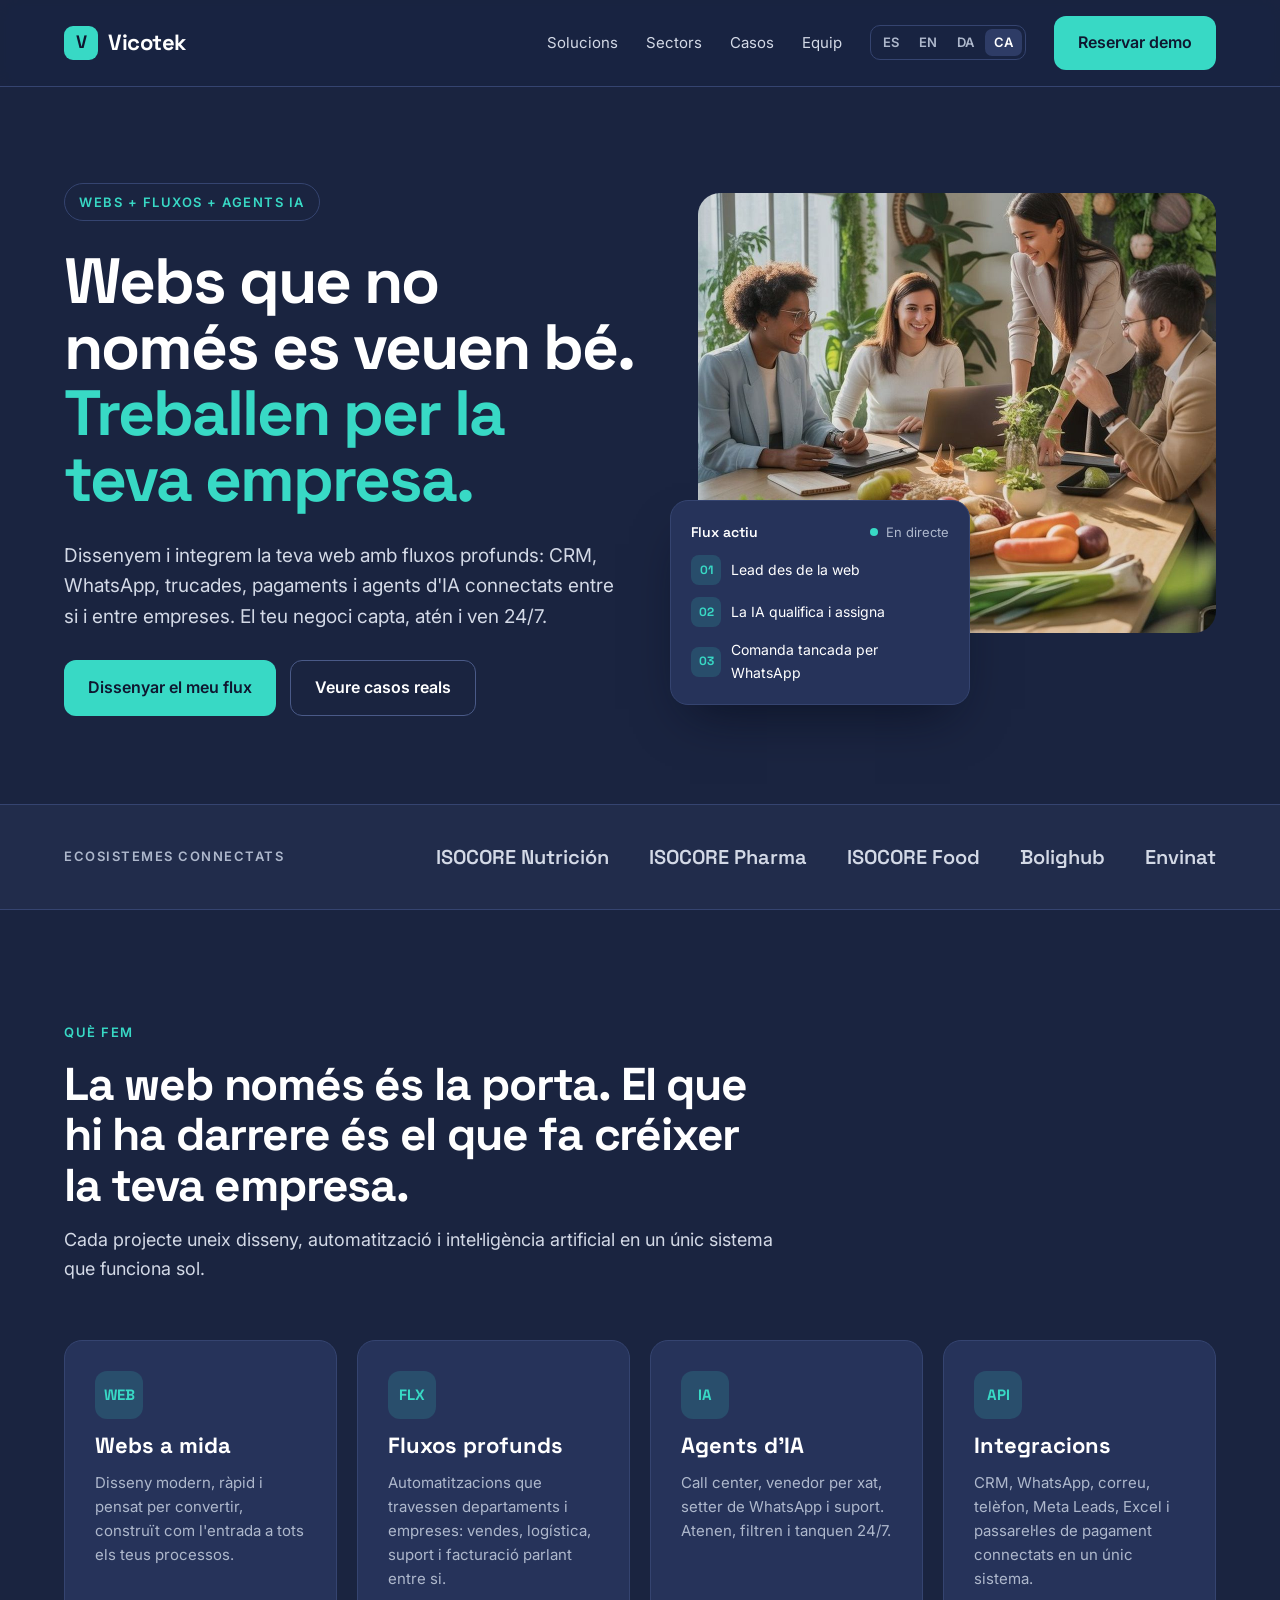
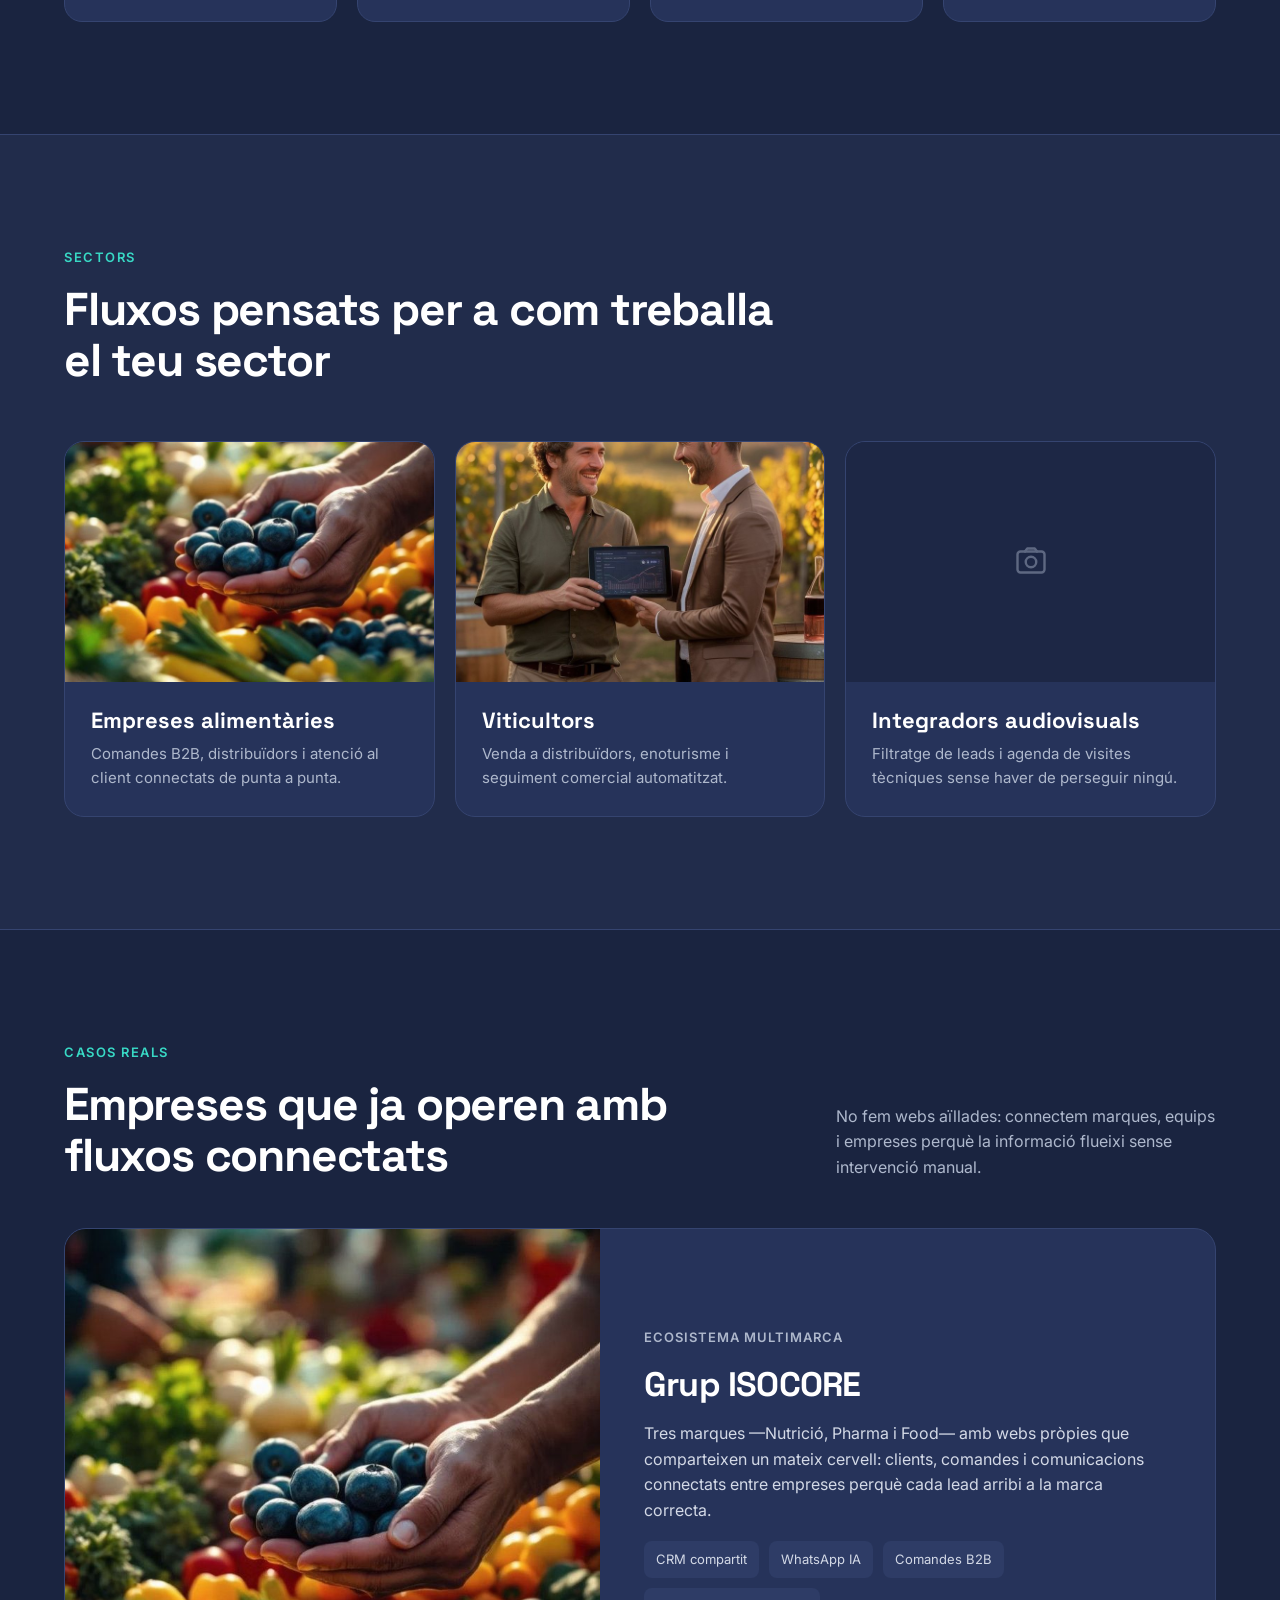
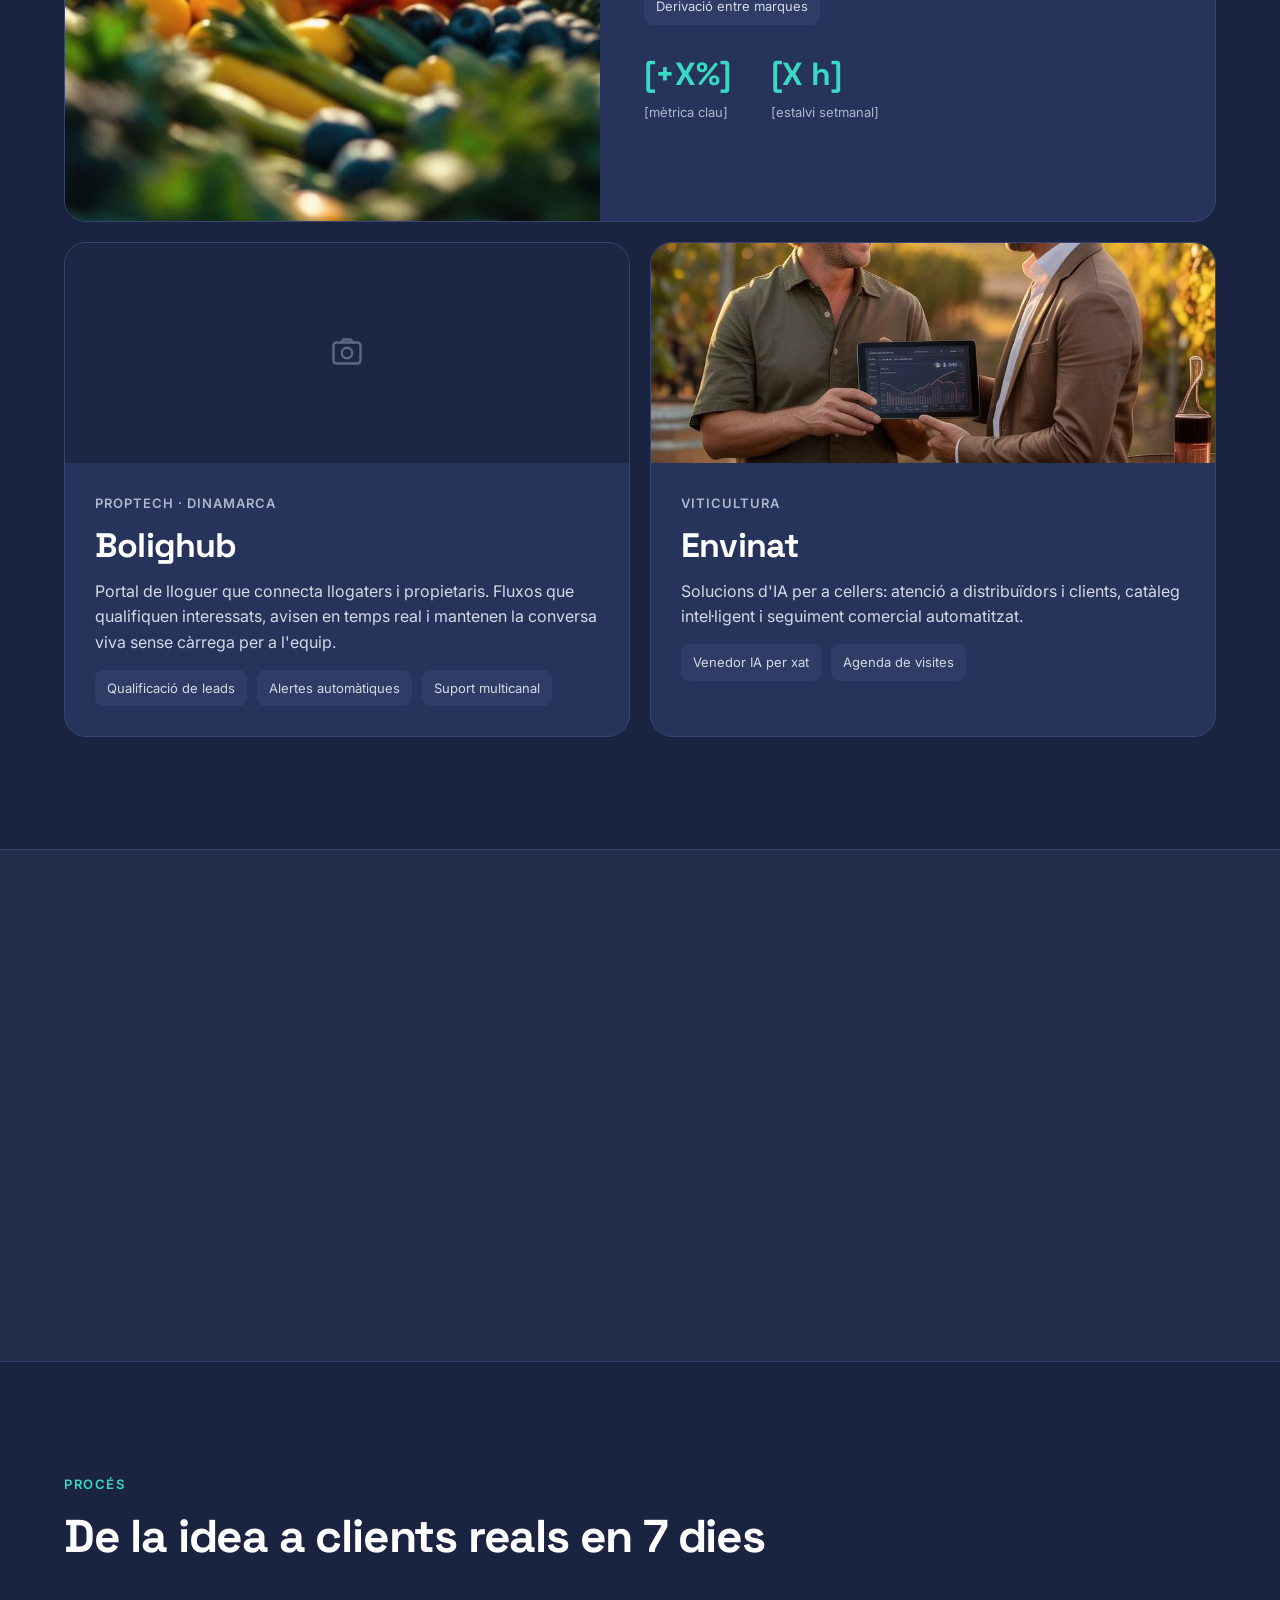
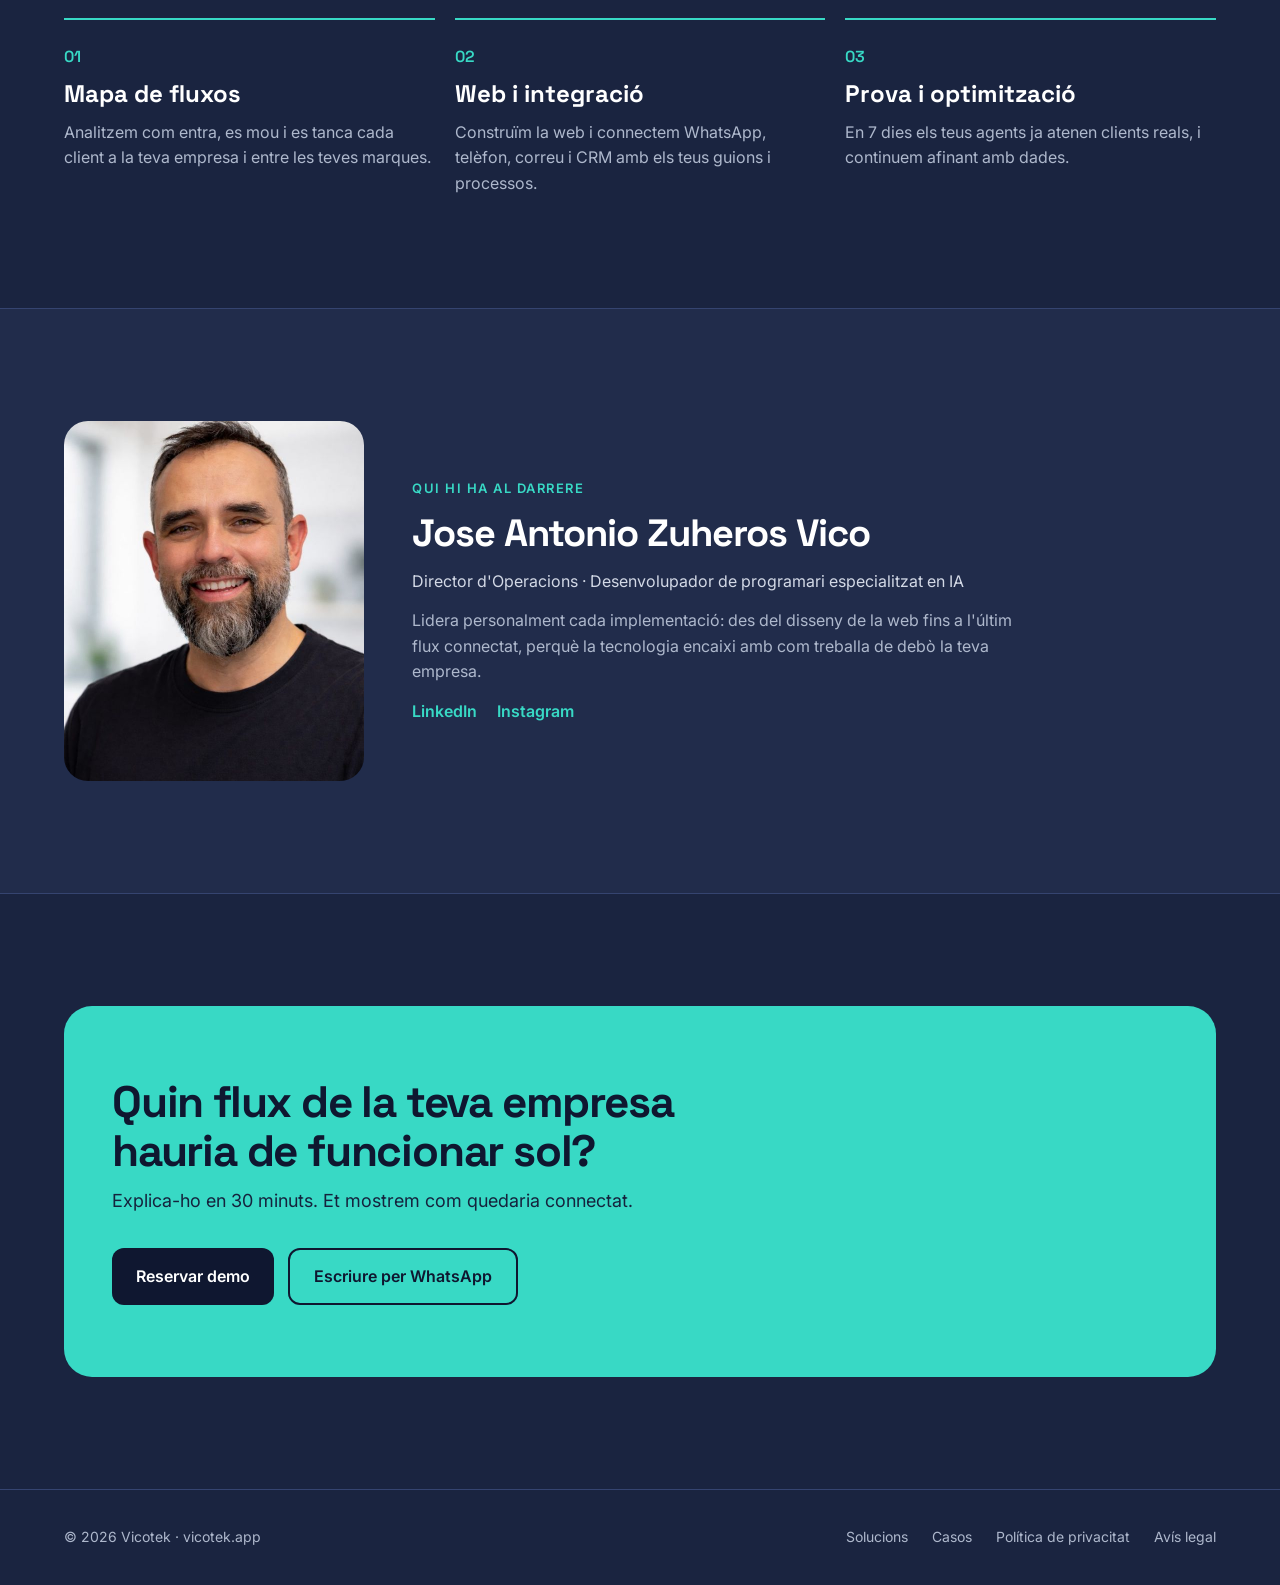
==== ca/index.html @ 4a8d910e "Web multidioma (ES, EN, DA, CA) con fotos y sección de sectores - Plantilla src/ + textos en i18n/*." ====
<!doctype html>
<html lang="ca">
<head>
  <meta charset="utf-8">
  <meta name="viewport" content="width=device-width, initial-scale=1">
  <title>Vicotek — Webs connectades a fluxos intel·ligents i IA</title>
  <meta name="description" content="Dissenyem i integrem webs amb fluxos profunds: CRM, WhatsApp, trucades, pagaments i agents d&#x27;IA connectats entre si i entre empreses.">
  <link rel="canonical" href="https://www.vicotek.app/ca/">
  <link rel="alternate" hreflang="es" href="https://www.vicotek.app/">
  <link rel="alternate" hreflang="en" href="https://www.vicotek.app/en/">
  <link rel="alternate" hreflang="da" href="https://www.vicotek.app/da/">
  <link rel="alternate" hreflang="ca" href="https://www.vicotek.app/ca/">
  <link rel="alternate" hreflang="x-default" href="https://www.vicotek.app/">
  <meta property="og:type" content="website">
  <meta property="og:title" content="Vicotek — Webs que treballen per la teva empresa">
  <meta property="og:description" content="Webs integrades amb fluxos profunds i agents d&#x27;IA que connecten empreses.">
  <meta property="og:url" content="https://www.vicotek.app/ca/">
  <meta property="og:image" content="https://www.vicotek.app/assets/img/hero.jpg">
  <meta property="og:locale" content="ca_ES">

  <link rel="icon" href="../assets/favicon.svg" type="image/svg+xml">
  <link rel="preconnect" href="https://fonts.googleapis.com">
  <link rel="preconnect" href="https://fonts.gstatic.com" crossorigin>
  <link href="https://fonts.googleapis.com/css2?family=Inter:wght@400;500;600&family=Space+Grotesk:wght@500;600;700&display=swap" rel="stylesheet">
  <link rel="stylesheet" href="../assets/styles.css">
</head>
<body data-menu-open="Obrir el menú" data-menu-close="Tancar el menú">

<header class="header">
  <nav class="nav" aria-label="Principal">
    <a href="#inicio" class="logo"><span class="logo__mark">V</span>Vicotek</a>
    <button class="nav__toggle" type="button" aria-label="Obrir el menú" aria-expanded="false" aria-controls="menu">
      <svg width="22" height="22" viewBox="0 0 24 24" fill="none" stroke="currentColor" stroke-width="2" stroke-linecap="round" aria-hidden="true"><path d="M4 7h16M4 12h16M4 17h16"/></svg>
    </button>
    <div class="nav__links" id="menu">
      <a href="#soluciones">Solucions</a>
      <a href="#sectores">Sectors</a>
      <a href="#casos">Casos</a>
      <a href="#equipo">Equip</a>
      <div class="lang" role="group" aria-label="Idioma">
        <a href="../" hreflang="es" lang="es" title="Castellano" data-set-lang="es">ES</a>
        <a href="../en/" hreflang="en" lang="en" title="English" data-set-lang="en">EN</a>
        <a href="../da/" hreflang="da" lang="da" title="Dansk" data-set-lang="da">DA</a>
        <a href="../ca/" hreflang="ca" lang="ca" title="Català" data-set-lang="ca" aria-current="true">CA</a>
      </div>
      <a class="btn btn--primary" href="https://api.leadconnectorhq.com/widget/booking/kqMCWqotNTBpPlBaoO3k" target="_blank" rel="noopener">Reservar demo</a>
    </div>
  </nav>
</header>

<main>

  <!-- PORTADA -->
  <section class="hero" id="inicio">
    <div class="container hero__grid">
      <div class="hero__copy">
        <span class="pill">Webs + fluxos + agents IA</span>
        <h1>Webs que no només es veuen bé. <span>Treballen per la teva empresa.</span></h1>
        <p class="lead">Dissenyem i integrem la teva web amb fluxos profunds: CRM, WhatsApp, trucades, pagaments i agents d&#x27;IA connectats entre si i entre empreses. El teu negoci capta, atén i ven 24/7.</p>
        <div class="actions">
          <a class="btn btn--primary" href="https://api.leadconnectorhq.com/widget/booking/kqMCWqotNTBpPlBaoO3k" target="_blank" rel="noopener">Dissenyar el meu flux</a>
          <a class="btn btn--ghost" href="#casos">Veure casos reals</a>
        </div>
      </div>
      <div class="hero__media">
        <div class="ph hero__photo"><img src="../assets/img/hero.jpg" alt="Equip d&#x27;un client revisant el seu flux comercial al voltant d&#x27;una taula" width="1100" height="880" fetchpriority="high" onerror="this.remove()"></div>
        <div class="flow-mini" role="img" aria-label="Exemple de flux: lead des de la web, la IA qualifica i assigna, comanda tancada per WhatsApp">
          <div class="flow__head" style="margin:0">
            <span class="flow__title" style="font-size:14px">Flux actiu</span>
            <span class="live"><span class="live__dot"></span>En directe</span>
          </div>
          <ol>
            <li><span class="flow__num">01</span>Lead des de la web</li>
            <li><span class="flow__num">02</span>La IA qualifica i assigna</li>
            <li><span class="flow__num">03</span>Comanda tancada per WhatsApp</li>
          </ol>
        </div>
      </div>
    </div>
  </section>

  <!-- ECOSISTEMAS -->
  <section class="strip" aria-label="Ecosistemes connectats">
    <div class="strip__inner">
      <span class="strip__label">Ecosistemes connectats</span>
      <div class="strip__logos">
        <span>ISOCORE Nutrición</span>
        <span>ISOCORE Pharma</span>
        <span>ISOCORE Food</span>
        <span>Bolighub</span>
        <span>Envinat</span>
      </div>
    </div>
  </section>

  <!-- QUÉ HACEMOS -->
  <section class="section" id="soluciones">
    <div class="container">
      <div class="section-head reveal">
        <span class="eyebrow">Què fem</span>
        <h2 class="h2">La web només és la porta. El que hi ha darrere és el que fa créixer la teva empresa.</h2>
        <p class="lead">Cada projecte uneix disseny, automatització i intel·ligència artificial en un únic sistema que funciona sol.</p>
      </div>
      <div class="grid">
        <article class="card reveal"><span class="card__icon">WEB</span><h3>Webs a mida</h3><p>Disseny modern, ràpid i pensat per convertir, construït com l&#x27;entrada a tots els teus processos.</p></article>
        <article class="card reveal"><span class="card__icon">FLX</span><h3>Fluxos profunds</h3><p>Automatitzacions que travessen departaments i empreses: vendes, logística, suport i facturació parlant entre si.</p></article>
        <article class="card reveal"><span class="card__icon">IA</span><h3>Agents d&#x27;IA</h3><p>Call center, venedor per xat, setter de WhatsApp i suport. Atenen, filtren i tanquen 24/7.</p></article>
        <article class="card reveal"><span class="card__icon">API</span><h3>Integracions</h3><p>CRM, WhatsApp, correu, telèfon, Meta Leads, Excel i passarel·les de pagament connectats en un únic sistema.</p></article>
      </div>
    </div>
  </section>

  <!-- SECTORES -->
  <section class="section section--alt" id="sectores">
    <div class="container">
      <div class="section-head reveal">
        <span class="eyebrow">Sectors</span>
        <h2 class="h2">Fluxos pensats per a com treballa el teu sector</h2>
      </div>
      <div class="sectors">
        <article class="sector reveal">
          <div class="ph"><img src="../assets/img/sector-alimentacion.jpg" alt="Mans sostenint nabius frescos en un mercat de fruita i verdura" width="800" height="500" loading="lazy" onerror="this.remove()"></div>
          <div class="sector__body"><h3>Empreses alimentàries</h3><p>Comandes B2B, distribuïdors i atenció al client connectats de punta a punta.</p></div>
        </article>
        <article class="sector reveal">
          <div class="ph"><img src="../assets/img/sector-vino.jpg" alt="Viticultor i consultor revisant dades de vendes en una tauleta a la vinya" width="800" height="500" loading="lazy" onerror="this.remove()"></div>
          <div class="sector__body"><h3>Viticultors</h3><p>Venda a distribuïdors, enoturisme i seguiment comercial automatitzat.</p></div>
        </article>
        <article class="sector reveal">
          <div class="ph"><img src="../assets/img/sector-audiovisual.jpg" alt="Instal·lació audiovisual professional" width="800" height="500" loading="lazy" onerror="this.remove()"></div>
          <div class="sector__body"><h3>Integradors audiovisuals</h3><p>Filtratge de leads i agenda de visites tècniques sense haver de perseguir ningú.</p></div>
        </article>
      </div>
    </div>
  </section>

  <!-- CASOS -->
  <section class="section" id="casos">
    <div class="container">
      <div class="cases__head reveal">
        <div class="section-head" style="margin-bottom:0">
          <span class="eyebrow">Casos reals</span>
          <h2 class="h2">Empreses que ja operen amb fluxos connectats</h2>
        </div>
        <p>No fem webs aïllades: connectem marques, equips i empreses perquè la informació flueixi sense intervenció manual.</p>
      </div>

      <article class="case case--photo reveal">
        <div class="ph"><img src="../assets/img/caso-isocore.jpg" alt="Producte fresc d&#x27;un client del Grup ISOCORE" width="760" height="840" loading="lazy" onerror="this.remove()"></div>
        <div class="case__copy">
          <span class="case__tag">Ecosistema multimarca</span>
          <h3>Grup ISOCORE</h3>
          <p>Tres marques —Nutrició, Pharma i Food— amb webs pròpies que comparteixen un mateix cervell: clients, comandes i comunicacions connectats entre empreses perquè cada lead arribi a la marca correcta.</p>
          <div class="chips"><span class="chip">CRM compartit</span><span class="chip">WhatsApp IA</span><span class="chip">Comandes B2B</span><span class="chip">Derivació entre marques</span></div>
          <!-- TODO: sustituir por métricas reales -->
          <div class="stats">
            <div class="stat"><strong>[+X%]</strong><span>[mètrica clau]</span></div>
            <div class="stat"><strong>[X h]</strong><span>[estalvi setmanal]</span></div>
          </div>
        </div>
      </article>

      <div class="cases__grid">
        <article class="case case--card reveal">
          <div class="ph"><img src="../assets/img/caso-bolighub.jpg" alt="Portal de lloguer Bolighub" width="900" height="520" loading="lazy" onerror="this.remove()"></div>
          <div class="case__body">
            <span class="case__tag">Proptech · Dinamarca</span>
            <h3>Bolighub</h3>
            <p>Portal de lloguer que connecta llogaters i propietaris. Fluxos que qualifiquen interessats, avisen en temps real i mantenen la conversa viva sense càrrega per a l&#x27;equip.</p>
            <div class="chips"><span class="chip">Qualificació de leads</span><span class="chip">Alertes automàtiques</span><span class="chip">Suport multicanal</span></div>
          </div>
        </article>
        <article class="case case--card reveal">
          <div class="ph"><img src="../assets/img/caso-envinat.jpg" alt="Un celler fent servir el tauler comercial d&#x27;Envinat a la vinya" width="900" height="520" loading="lazy" onerror="this.remove()"></div>
          <div class="case__body">
            <span class="case__tag">Viticultura</span>
            <h3>Envinat</h3>
            <p>Solucions d&#x27;IA per a cellers: atenció a distribuïdors i clients, catàleg intel·ligent i seguiment comercial automatitzat.</p>
            <div class="chips"><span class="chip">Venedor IA per xat</span><span class="chip">Agenda de visites</span></div>
          </div>
        </article>
      </div>
    </div>
  </section>

  <!-- INTEGRACIONES -->
  <section class="section section--alt">
    <div class="container split">
      <div class="split__copy reveal">
        <span class="eyebrow">Integracions</span>
        <h2 class="h2">Una web. Desenes de connexions.</h2>
        <p class="lead">Connectem les eines que ja fas servir i les que necessitaràs. Si té API, webhook o un full de càlcul, entra al flux.</p>
      </div>
      <div class="tools reveal">
        <div class="tool"><strong>WhatsApp</strong><span>Vendes i suport</span></div>
        <div class="tool"><strong>CRM / GHL</strong><span>Pipeline unificat</span></div>
        <div class="tool"><strong>Telèfon IA</strong><span>Entrant i sortint</span></div>
        <div class="tool"><strong>Meta Leads</strong><span>Captació</span></div>
        <div class="tool"><strong>Email</strong><span>Seqüències</span></div>
        <div class="tool"><strong>Calendari</strong><span>Cites i visites</span></div>
        <div class="tool"><strong>Pagaments</strong><span>Checkout i enllaços</span></div>
        <div class="tool"><strong>Excel / Sheets</strong><span>Dades existents</span></div>
        <div class="tool"><strong>Webhooks / API</strong><span>El que necessitis</span></div>
      </div>
    </div>
  </section>

  <!-- PROCESO -->
  <section class="section" id="proceso">
    <div class="container">
      <div class="section-head reveal">
        <span class="eyebrow">Procés</span>
        <h2 class="h2">De la idea a clients reals en 7 dies</h2>
      </div>
      <div class="grid">
        <div class="step reveal"><span class="step__n">01</span><h3>Mapa de fluxos</h3><p>Analitzem com entra, es mou i es tanca cada client a la teva empresa i entre les teves marques.</p></div>
        <div class="step reveal"><span class="step__n">02</span><h3>Web i integració</h3><p>Construïm la web i connectem WhatsApp, telèfon, correu i CRM amb els teus guions i processos.</p></div>
        <div class="step reveal"><span class="step__n">03</span><h3>Prova i optimització</h3><p>En 7 dies els teus agents ja atenen clients reals, i continuem afinant amb dades.</p></div>
      </div>
    </div>
  </section>

  <!-- EQUIPO -->
  <section class="section section--alt" id="equipo">
    <div class="container team">
      <div class="ph team__img"><img src="../assets/img/jose-antonio.jpg" alt="Jose Antonio Zuheros Vico" width="600" height="720" loading="lazy" onerror="this.remove()"></div>
      <div class="team__copy reveal">
        <span class="eyebrow">Qui hi ha al darrere</span>
        <h2>Jose Antonio Zuheros Vico</h2>
        <span class="team__role">Director d&#x27;Operacions · Desenvolupador de programari especialitzat en IA</span>
        <p>Lidera personalment cada implementació: des del disseny de la web fins a l&#x27;últim flux connectat, perquè la tecnologia encaixi amb com treballa de debò la teva empresa.</p>
        <div class="team__social">
          <a href="https://www.linkedin.com/in/jose-antonio-zuheros-vico-3103874" target="_blank" rel="noopener">LinkedIn</a>
          <a href="https://www.instagram.com/jose_antonio_vico" target="_blank" rel="noopener">Instagram</a>
        </div>
      </div>
    </div>
  </section>


  <!-- CTA -->
  <section class="cta" style="padding-top:112px">
    <div class="container">
      <div class="cta__box reveal">
        <div>
          <h2>Quin flux de la teva empresa hauria de funcionar sol?</h2>
          <p>Explica-ho en 30 minuts. Et mostrem com quedaria connectat.</p>
        </div>
        <div class="actions">
          <a class="btn btn--dark" href="https://api.leadconnectorhq.com/widget/booking/kqMCWqotNTBpPlBaoO3k" target="_blank" rel="noopener">Reservar demo</a>
          <a class="btn btn--outline-dark" href="https://wa.link/6b6g6p" target="_blank" rel="noopener">Escriure per WhatsApp</a>
        </div>
      </div>
    </div>
  </section>

</main>

<footer class="footer">
  <div class="footer__inner">
    <span>© <span id="year">2026</span> Vicotek · vicotek.app</span>
    <div class="footer__links">
      <a href="#soluciones">Solucions</a>
      <a href="#casos">Casos</a>
      <a href="privacidad.html">Política de privacitat</a>
      <a href="aviso-legal.html">Avís legal</a>
    </div>
  </div>
</footer>

<script src="../assets/main.js" defer></script>
</body>
</html>
---- assets/styles.css ----
/* ==========================================================
   Vicotek — estilos
   Cambia los colores de marca aquí (variables :root)
   ========================================================== */
:root {
  --bg: #1A2440;          /* fondo principal (más claro que la v1) */
  --bg-alt: #212C4B;      /* secciones alternas */
  --surface: #26335A;     /* tarjetas */
  --surface-2: #1D2745;   /* tarjetas internas */
  --border: #354470;
  --chip: #2E3C66;

  --text: #FFFFFF;
  --text-2: #D3D9E6;
  --muted: #AEB8CC;

  --accent: #38D9C5;      /* color de marca */
  --accent-soft: rgba(56, 217, 197, 0.16);
  --on-accent: #0F1730;

  --font-body: "Inter", system-ui, -apple-system, "Segoe UI", sans-serif;
  --font-head: "Space Grotesk", "Inter", system-ui, sans-serif;

  --radius: 18px;
  --max: 1200px;
}

*, *::before, *::after { box-sizing: border-box; }
html { scroll-behavior: smooth; scroll-padding-top: 84px; }
body {
  margin: 0;
  font-family: var(--font-body);
  color: var(--text-2);
  background: var(--bg);
  line-height: 1.6;
  -webkit-font-smoothing: antialiased;
}
img { max-width: 100%; display: block; }
a { color: inherit; text-decoration: none; }
h1, h2, h3 { font-family: var(--font-head); color: var(--text); margin: 0; line-height: 1.1; }
p { margin: 0; }

.container { max-width: var(--max); margin: 0 auto; padding: 0 24px; }
.section { padding: 112px 0; }
.section--alt { background: var(--bg-alt); border-top: 1px solid var(--border); border-bottom: 1px solid var(--border); }

.eyebrow {
  display: inline-block;
  font-size: 13px; font-weight: 600; letter-spacing: 1.5px; text-transform: uppercase;
  color: var(--accent);
}
.h2 { font-size: clamp(32px, 4.2vw, 46px); letter-spacing: -1.2px; }
.lead { font-size: 18px; color: var(--text-2); }
.section-head { display: flex; flex-direction: column; gap: 16px; max-width: 720px; margin-bottom: 56px; }

/* Buttons */
.btn {
  display: inline-flex; align-items: center; justify-content: center;
  min-height: 48px; padding: 14px 24px; border-radius: 12px;
  font-weight: 600; font-size: 16px; transition: transform .15s ease, background .15s ease, border-color .15s ease;
}
.btn:hover { transform: translateY(-1px); }
.btn--primary { background: var(--accent); color: var(--on-accent); }
.btn--ghost { border: 1px solid #4A5A88; color: var(--text); }
.btn--ghost:hover { border-color: var(--accent); }
.btn--dark { background: var(--on-accent); color: #fff; }
.btn--outline-dark { border: 2px solid var(--on-accent); color: var(--on-accent); }
.btn:focus-visible, a:focus-visible, button:focus-visible { outline: 3px solid var(--accent); outline-offset: 3px; }

/* Header */
.header {
  position: sticky; top: 0; z-index: 50;
  background: rgba(26, 36, 64, 0.88);
  backdrop-filter: saturate(1.4) blur(10px);
  -webkit-backdrop-filter: saturate(1.4) blur(10px);
  border-bottom: 1px solid var(--border);
}
.nav { display: flex; align-items: center; justify-content: space-between; gap: 16px; padding: 16px 24px; max-width: var(--max); margin: 0 auto; }
.logo { display: flex; align-items: center; gap: 10px; font-family: var(--font-head); font-weight: 700; font-size: 22px; color: var(--text); letter-spacing: -0.5px; }
.logo__mark { width: 34px; height: 34px; border-radius: 9px; background: var(--accent); color: var(--on-accent); display: grid; place-items: center; font-size: 18px; }
.nav__links { display: flex; align-items: center; gap: 28px; font-size: 15px; }
.nav__links a:not(.btn) { color: var(--text-2); }
.nav__links a:not(.btn):hover { color: var(--text); }
.nav__toggle { display: none; background: none; border: 1px solid var(--border); border-radius: 10px; width: 44px; height: 44px; color: var(--text); cursor: pointer; }

/* Hero */
.hero { padding: 96px 0 88px; }
.hero__grid { display: flex; flex-wrap: wrap; gap: 56px; align-items: center; }
.hero__copy { flex: 1 1 520px; min-width: 0; display: flex; flex-direction: column; gap: 28px; }
.pill { align-self: flex-start; font-size: 13px; font-weight: 600; letter-spacing: 1.5px; text-transform: uppercase; color: var(--accent); border: 1px solid var(--border); border-radius: 999px; padding: 8px 14px; }
.hero h1 { font-size: clamp(40px, 6vw, 64px); letter-spacing: -2px; line-height: 1.03; }
.hero h1 span { color: var(--accent); }
.hero .lead { font-size: 19px; max-width: 560px; }
.actions { display: flex; flex-wrap: wrap; gap: 14px; }

.flow { flex: 1 1 400px; min-width: 0; background: var(--surface); border: 1px solid var(--border); border-radius: 20px; padding: 28px; box-shadow: 0 30px 60px -30px rgba(5, 10, 25, .6); }
.flow__head { display: flex; justify-content: space-between; align-items: center; margin-bottom: 22px; }
.flow__title { font-family: var(--font-head); font-weight: 600; color: var(--text); }
.live { display: inline-flex; align-items: center; gap: 8px; font-size: 13px; color: var(--muted); }
.live__dot { width: 8px; height: 8px; border-radius: 50%; background: var(--accent); animation: pulse 1.8s infinite; }
@keyframes pulse { 0%,100% { box-shadow: 0 0 0 0 var(--accent-soft); } 50% { box-shadow: 0 0 0 6px var(--accent-soft); } }
.flow__list { list-style: none; margin: 0; padding: 0; }
.flow__step { display: flex; gap: 16px; }
.flow__rail { display: flex; flex-direction: column; align-items: center; width: 40px; flex-shrink: 0; }
.flow__num { width: 40px; height: 40px; border-radius: 10px; background: var(--accent-soft); color: var(--accent); display: grid; place-items: center; font-family: var(--font-head); font-weight: 700; font-size: 15px; }
.flow__line { width: 2px; flex: 1; min-height: 18px; background: var(--border); }
.flow__step:last-child .flow__line { display: none; }
.flow__text { padding-bottom: 18px; display: flex; flex-direction: column; gap: 2px; }
.flow__text strong { color: var(--text); font-size: 15px; }
.flow__text span { font-size: 14px; color: var(--muted); }

/* Logo strip */
.strip { background: var(--bg-alt); border-top: 1px solid var(--border); border-bottom: 1px solid var(--border); }
.strip__inner { display: flex; flex-wrap: wrap; align-items: center; justify-content: space-between; gap: 28px; padding: 36px 24px; max-width: var(--max); margin: 0 auto; }
.strip__label { font-size: 13px; font-weight: 600; letter-spacing: 1.5px; text-transform: uppercase; color: var(--muted); }
.strip__logos { display: flex; flex-wrap: wrap; gap: 14px 40px; font-family: var(--font-head); font-weight: 600; font-size: 20px; color: var(--text-2); }

/* Cards */
.grid { display: grid; gap: 20px; grid-template-columns: repeat(auto-fit, minmax(260px, 1fr)); }
.card { background: var(--surface); border: 1px solid var(--border); border-radius: var(--radius); padding: 30px; display: flex; flex-direction: column; gap: 14px; transition: border-color .2s ease, transform .2s ease; }
.card:hover { border-color: var(--accent); transform: translateY(-2px); }
.card__icon { width: 48px; height: 48px; border-radius: 12px; background: var(--accent-soft); color: var(--accent); display: grid; place-items: center; font-family: var(--font-head); font-weight: 700; font-size: 15px; }
.card h3 { font-size: 22px; }
.card p { font-size: 15px; color: var(--muted); }

/* Cases */
.cases__head { display: flex; flex-wrap: wrap; justify-content: space-between; align-items: flex-end; gap: 24px; margin-bottom: 48px; }
.cases__head p { max-width: 380px; color: var(--muted); }
.case { background: var(--surface); border: 1px solid var(--border); border-radius: 22px; padding: 40px; display: flex; flex-direction: column; gap: 16px; }
.case--wide { flex-direction: row; flex-wrap: wrap; gap: 40px; margin-bottom: 20px; }
.case__copy { flex: 1 1 380px; min-width: 0; display: flex; flex-direction: column; gap: 18px; }
.case__tag { font-size: 13px; font-weight: 600; color: var(--muted); letter-spacing: 1px; text-transform: uppercase; }
.case h3 { font-size: clamp(26px, 3vw, 34px); letter-spacing: -0.8px; }
.case p { font-size: 16px; }
.chips { display: flex; flex-wrap: wrap; gap: 10px; }
.chip { font-size: 13px; padding: 8px 12px; border-radius: 8px; background: var(--chip); color: var(--text-2); }
.stats { display: flex; gap: 40px; padding-top: 6px; }
.stat { display: flex; flex-direction: column; gap: 2px; }
.stat strong { font-family: var(--font-head); font-size: 32px; color: var(--accent); }
.stat span { font-size: 13px; color: var(--muted); }
.cases__grid { display: grid; gap: 20px; grid-template-columns: repeat(auto-fit, minmax(320px, 1fr)); }

.eco { flex: 1 1 420px; min-width: 0; display: grid; grid-template-columns: repeat(3, minmax(0, 1fr)); gap: 14px; align-content: center; }
.eco__brand { background: var(--surface-2); border: 1px solid var(--border); border-radius: 14px; padding: 18px 10px; text-align: center; font-family: var(--font-head); font-weight: 600; color: var(--text); }
.eco__brand small { display: block; font-family: var(--font-body); font-weight: 500; font-size: 13px; color: var(--muted); }
.eco__links { grid-column: 1 / -1; display: flex; justify-content: space-around; }
.eco__links i { width: 2px; height: 28px; background: var(--border); }
.eco__core { grid-column: 1 / -1; background: var(--accent-soft); border: 1px solid var(--accent); border-radius: 14px; padding: 18px; text-align: center; }
.eco__core strong { display: block; font-family: var(--font-head); font-size: 17px; color: var(--text); }
.eco__core span { font-size: 13px; color: var(--text-2); }

/* Integrations */
.split { display: flex; flex-wrap: wrap; gap: 56px; align-items: center; }
.split__copy { flex: 1 1 420px; min-width: 0; display: flex; flex-direction: column; gap: 16px; }
.tools { flex: 1 1 520px; min-width: 0; display: grid; gap: 12px; grid-template-columns: repeat(auto-fit, minmax(150px, 1fr)); }
.tool { background: var(--surface); border: 1px solid var(--border); border-radius: 14px; padding: 18px; }
.tool strong { display: block; color: var(--text); font-size: 15px; }
.tool span { font-size: 13px; color: var(--muted); }

/* Process */
.step { border-top: 2px solid var(--accent); padding-top: 24px; display: flex; flex-direction: column; gap: 12px; }
.step__n { font-family: var(--font-head); font-weight: 600; color: var(--accent); }
.step h3 { font-size: 24px; }
.step p { color: var(--muted); }

/* Team */
.team { display: flex; flex-wrap: wrap; gap: 48px; align-items: center; }
.team__photo { width: 220px; height: 220px; border-radius: 24px; object-fit: cover; background: var(--surface); border: 1px solid var(--border); flex-shrink: 0; display: grid; place-items: center; color: var(--muted); font-family: var(--font-head); font-size: 64px; font-weight: 700; }
.team__copy { flex: 1 1 480px; min-width: 0; display: flex; flex-direction: column; gap: 14px; }
.team__copy h2 { font-size: clamp(28px, 3.4vw, 38px); letter-spacing: -1px; }
.team__role { color: var(--text-2); }
.team__copy p { color: var(--muted); max-width: 620px; }
.team__social { display: flex; gap: 20px; }
.team__social a { color: var(--accent); font-weight: 600; }
.team__social a:hover { text-decoration: underline; }

/* CTA */
.cta { padding: 0 0 112px; }
.cta__box { background: var(--accent); border-radius: 28px; padding: 72px 48px; display: flex; flex-wrap: wrap; justify-content: space-between; align-items: center; gap: 32px; }
.cta__box h2 { color: var(--on-accent); font-size: clamp(30px, 4vw, 44px); letter-spacing: -1.2px; max-width: 640px; }
.cta__box p { color: #15233D; font-size: 18px; margin-top: 12px; }

/* Footer */
.footer { border-top: 1px solid var(--border); }
.footer__inner { display: flex; flex-wrap: wrap; justify-content: space-between; gap: 16px; padding: 36px 24px; max-width: var(--max); margin: 0 auto; font-size: 14px; color: var(--muted); }
.footer__links { display: flex; flex-wrap: wrap; gap: 24px; }
.footer__links a:hover { color: var(--text); }

/* Reveal on scroll */
.reveal { opacity: 0; transform: translateY(16px); transition: opacity .6s ease, transform .6s ease; }
.reveal.is-visible { opacity: 1; transform: none; }
@media (prefers-reduced-motion: reduce) {
  html { scroll-behavior: auto; }
  .reveal { opacity: 1; transform: none; transition: none; }
  .live__dot { animation: none; }
}

/* Mobile */
@media (max-width: 860px) {
  .nav__toggle { display: inline-grid; place-items: center; }
  .nav__links {
    display: none; position: absolute; top: 100%; left: 0; right: 0;
    flex-direction: column; align-items: stretch; gap: 4px;
    padding: 16px 24px 24px; background: var(--bg); border-bottom: 1px solid var(--border);
  }
  .nav__links.is-open { display: flex; }
  .nav__links a:not(.btn) { padding: 12px 0; }
  .section { padding: 80px 0; }
  .hero { padding: 64px 0; }
  .case { padding: 28px; }
  .cta__box { padding: 48px 28px; }
}

/* ==========================================================
   v2 — fotos, selector de idioma, sectores
   ========================================================== */
:root { --photo-sat: 0.9; }

/* Selector de idioma */
.lang { display: flex; gap: 2px; border: 1px solid var(--border); border-radius: 10px; padding: 3px; font-size: 13px; font-weight: 600; }
.lang a { padding: 7px 9px; border-radius: 7px; color: var(--muted) !important; line-height: 1; min-width: 32px; text-align: center; }
.lang a:hover { color: var(--text) !important; background: var(--surface-2); }
.lang a[aria-current="true"] { background: var(--chip); color: var(--text) !important; }

/* Contenedor de foto: si falta la imagen se ve un recuadro limpio con icono */
.ph { position: relative; overflow: hidden; background: var(--surface-2); }
.ph::before {
  content: ""; position: absolute; inset: 0; margin: auto; width: 36px; height: 36px; opacity: .45;
  background: no-repeat center / contain url("data:image/svg+xml,%3Csvg xmlns='http://www.w3.org/2000/svg' viewBox='0 0 24 24' fill='none' stroke='%23AEB8CC' stroke-width='1.6' stroke-linecap='round' stroke-linejoin='round'%3E%3Crect x='3' y='5' width='18' height='14' rx='2'/%3E%3Ccircle cx='12' cy='12' r='3.5'/%3E%3Cpath d='M8 5l1.5-2h5L16 5'/%3E%3C/svg%3E");
}
.ph img { position: relative; width: 100%; height: 100%; object-fit: cover; display: block; filter: saturate(var(--photo-sat)); }

/* Hero con foto */
.hero__media { flex: 1 1 460px; min-width: 0; position: relative; padding-bottom: 72px; }
.hero__photo { height: 440px; border-radius: 22px; }
.hero__photo img { object-position: center 40%; }
.flow-mini {
  position: absolute; left: -28px; bottom: 0; width: 300px; max-width: calc(100% - 8px);
  background: var(--surface); border: 1px solid var(--border); border-radius: 18px; padding: 20px;
  box-shadow: 0 24px 50px -20px rgba(5, 10, 25, .7); display: flex; flex-direction: column; gap: 12px;
}
.flow-mini ol { list-style: none; margin: 0; padding: 0; display: flex; flex-direction: column; gap: 12px; }
.flow-mini li { display: flex; gap: 10px; align-items: center; font-size: 14px; color: var(--text); }
.flow-mini .flow__num { width: 30px; height: 30px; border-radius: 8px; font-size: 12px; flex-shrink: 0; }

/* Sectores */
.sectors { display: grid; gap: 20px; grid-template-columns: repeat(auto-fit, minmax(300px, 1fr)); }
.sector { background: var(--surface); border: 1px solid var(--border); border-radius: 20px; overflow: hidden; display: flex; flex-direction: column; }
.sector .ph { height: 240px; }
.sector__body { padding: 26px; display: flex; flex-direction: column; gap: 10px; }
.sector h3 { font-size: 22px; }
.sector p { font-size: 15px; color: var(--muted); }

/* Casos con foto */
.case--photo { padding: 0; overflow: hidden; flex-direction: row; flex-wrap: wrap; gap: 0; margin-bottom: 20px; }
.case--photo > .ph { flex: 1 1 380px; min-height: 420px; }
.case--photo > .case__copy { padding: 44px; justify-content: center; flex: 1 1 460px; }
.case--card { padding: 0; overflow: hidden; gap: 0; }
.case--card > .ph { height: 220px; }
.case__body { padding: 30px; display: flex; flex-direction: column; gap: 14px; }

/* Equipo */
.team__img { width: 300px; height: 360px; border-radius: 24px; flex-shrink: 0; }
.team__img img { object-position: center 20%; filter: none; }

/* Detrás de escena */
.scenes { display: grid; gap: 16px; grid-template-columns: 2fr 1fr 1fr; grid-auto-rows: 200px; }
.scenes .ph { border-radius: 18px; }
.scenes .ph:nth-child(1) { grid-row: span 2; }
.scenes .ph:nth-child(4) { grid-column: span 2; }

@media (max-width: 860px) {
  .header .nav__links .lang { align-self: flex-start; margin: 8px 0; }
  .hero__photo { height: 320px; }
  .flow-mini { left: 12px; }
  .case--photo > .ph { min-height: 260px; }
  .case--photo > .case__copy { padding: 28px; }
  .team__img { width: 100%; max-width: 320px; }
  .scenes { grid-template-columns: 1fr 1fr; grid-auto-rows: 160px; }
  .scenes .ph:nth-child(1) { grid-row: auto; grid-column: span 2; }
}
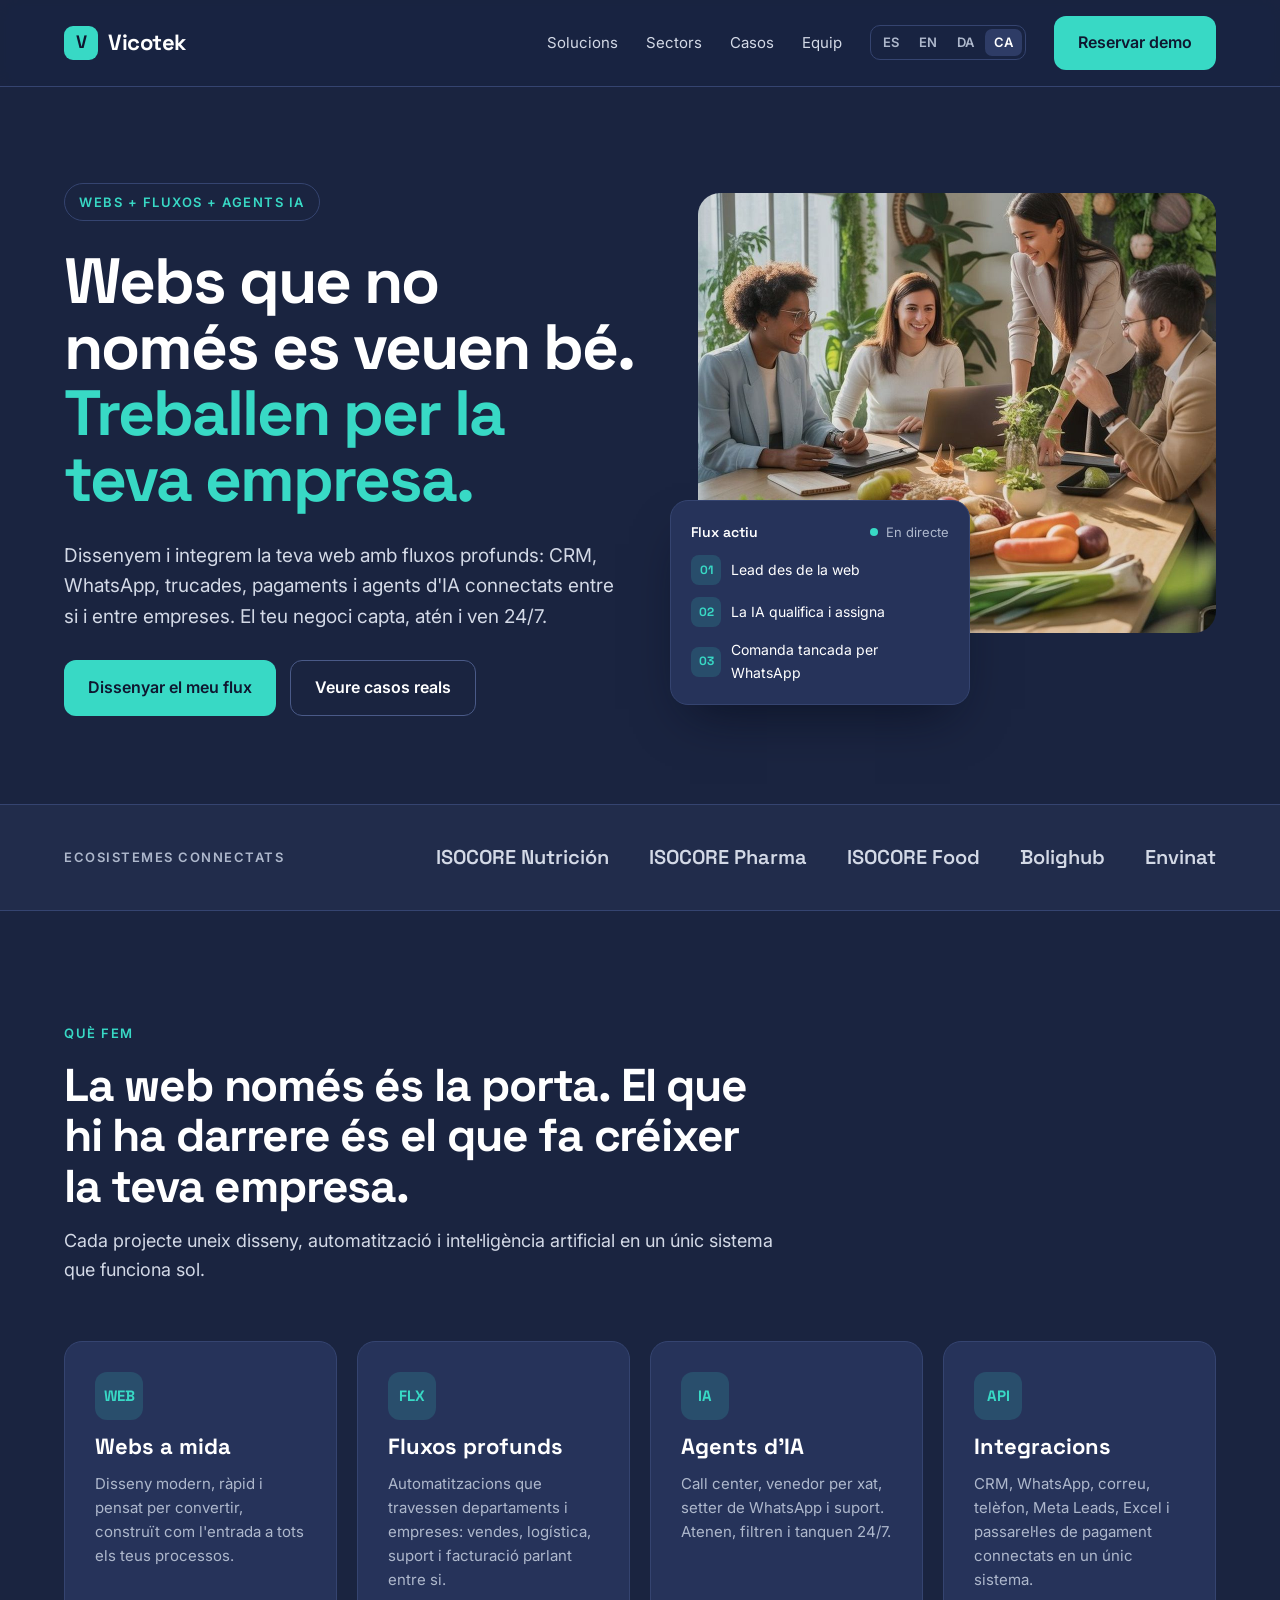
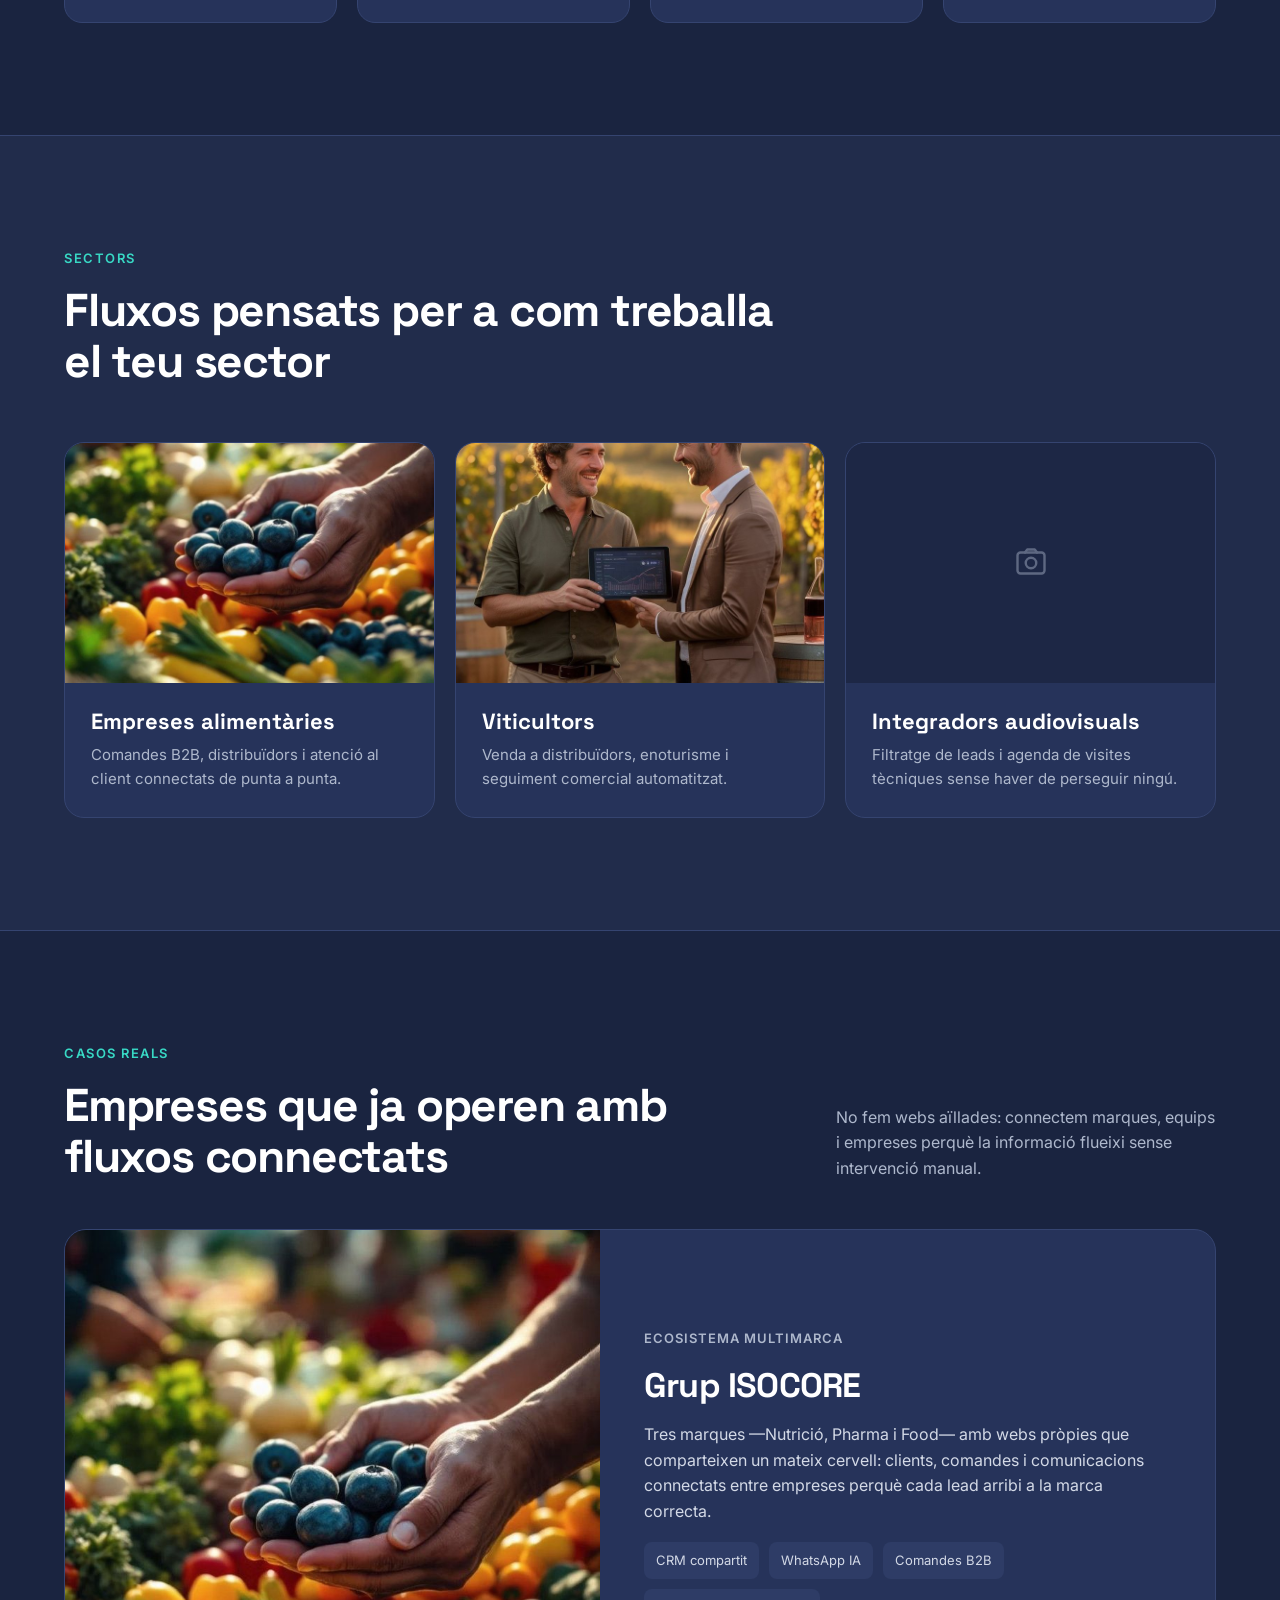
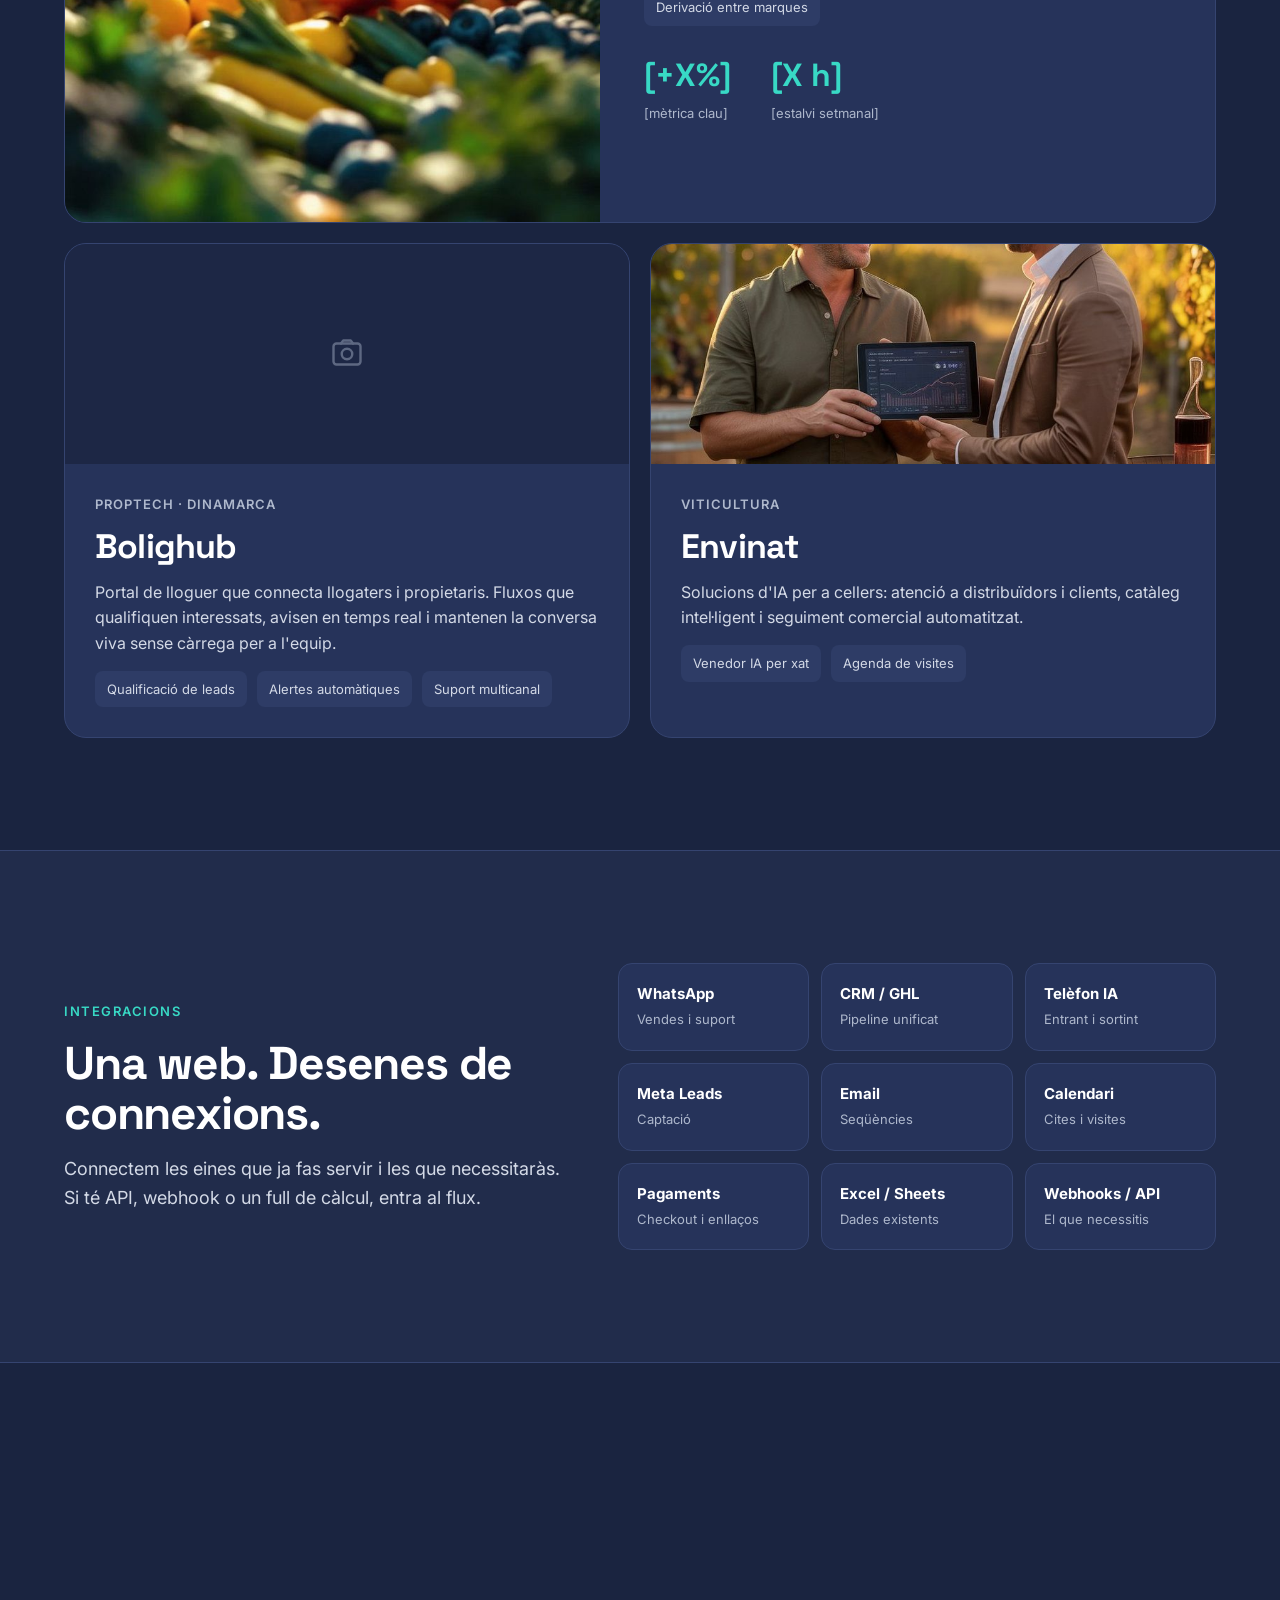
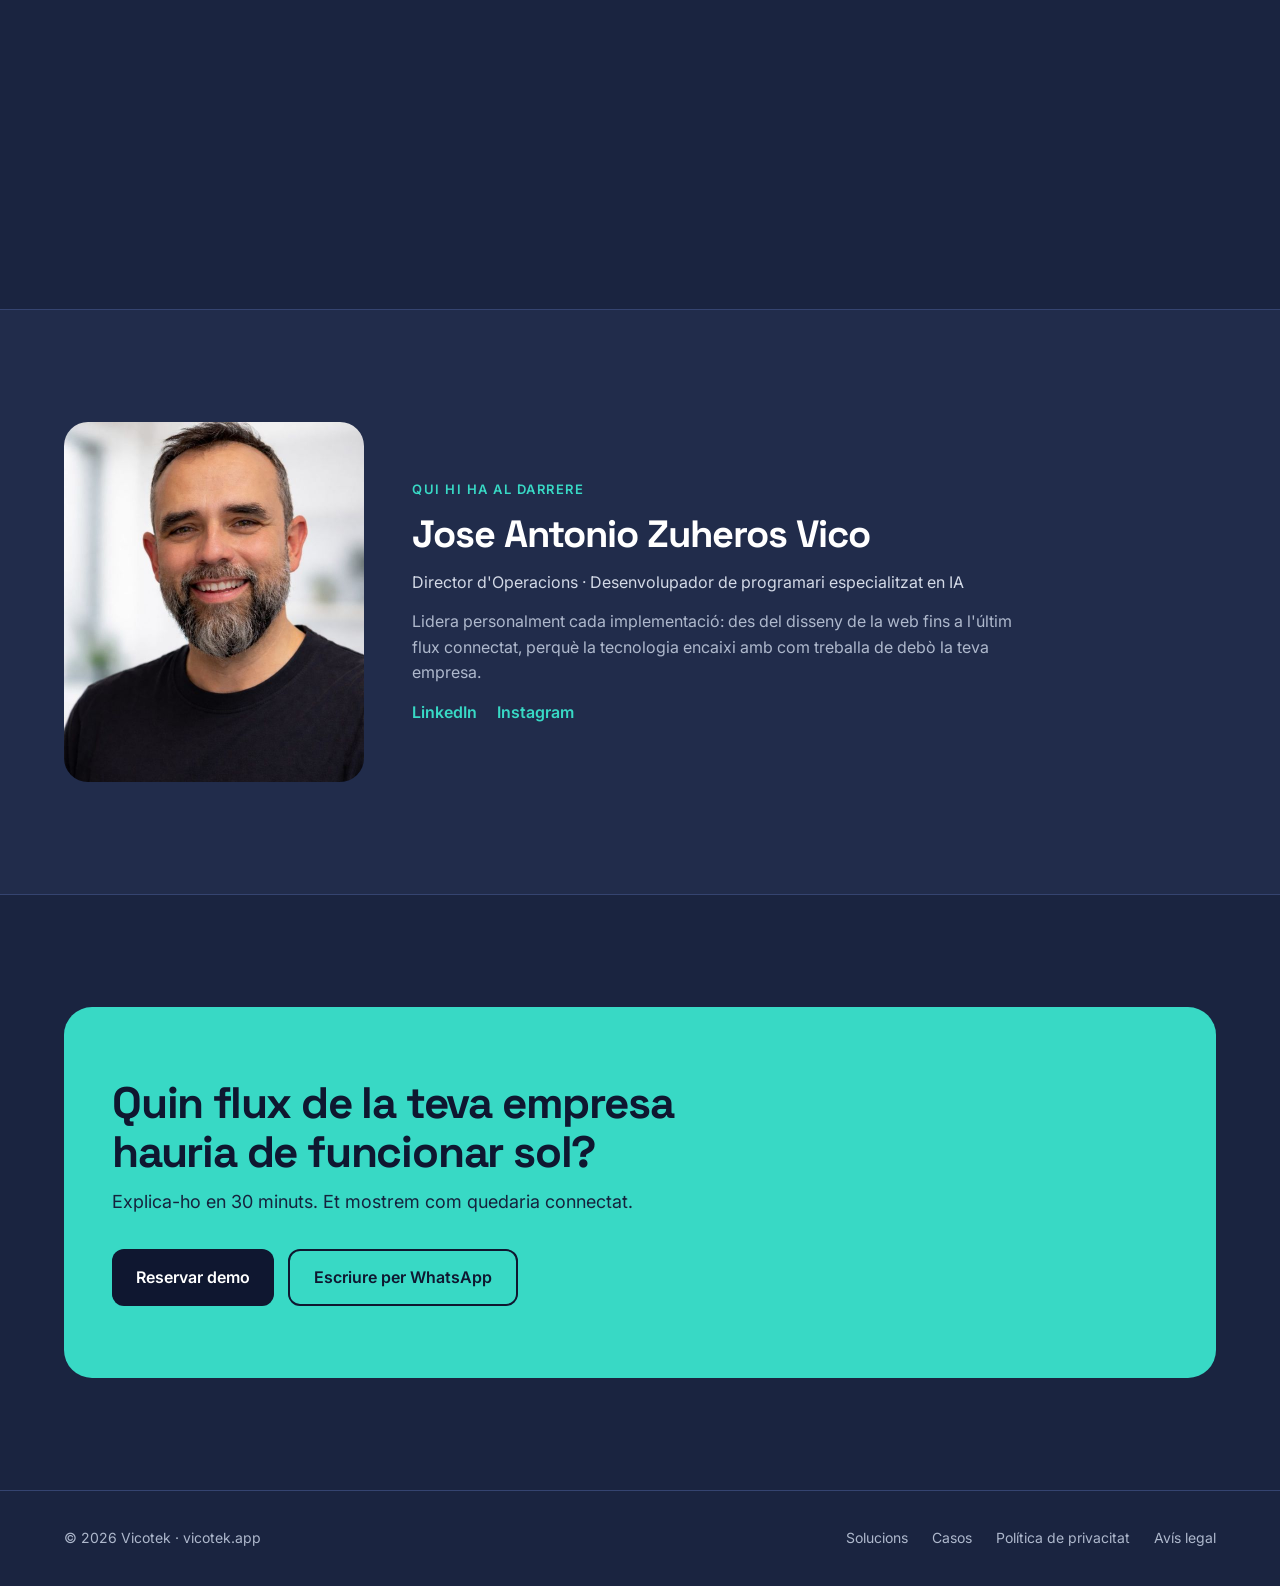
==== commit 10370791: "Enlaces a las webs de los ecosistemas conectados ISOCORE Nutrición, ISOCORE Pharma, Bolighub y Envin" ====
--- a/ca/index.html
+++ b/ca/index.html
@@ -84,11 +84,11 @@
     <div class="strip__inner">
       <span class="strip__label">Ecosistemes connectats</span>
       <div class="strip__logos">
-        <span>ISOCORE Nutrición</span>
-        <span>ISOCORE Pharma</span>
+        <a href="https://isocorenutricion.es" target="_blank" rel="noopener" aria-label="ISOCORE Nutrición (s&#x27;obre en una pestanya nova)">ISOCORE Nutrición</a>
+        <a href="https://isocorepharma.es" target="_blank" rel="noopener" aria-label="ISOCORE Pharma (s&#x27;obre en una pestanya nova)">ISOCORE Pharma</a>
         <span>ISOCORE Food</span>
-        <span>Bolighub</span>
-        <span>Envinat</span>
+        <a href="https://bolighub.pro" target="_blank" rel="noopener" aria-label="Bolighub (s&#x27;obre en una pestanya nova)">Bolighub</a>
+        <a href="https://envinat.com" target="_blank" rel="noopener" aria-label="Envinat (s&#x27;obre en una pestanya nova)">Envinat</a>
       </div>
     </div>
   </section>
--- a/assets/styles.css
+++ b/assets/styles.css
@@ -279,3 +279,7 @@
   .scenes { grid-template-columns: 1fr 1fr; grid-auto-rows: 160px; }
   .scenes .ph:nth-child(1) { grid-row: auto; grid-column: span 2; }
 }
+
+/* Enlaces de la banda de ecosistemas */
+.strip__logos a { color: var(--text-2); border-bottom: 1px solid transparent; transition: color .15s ease, border-color .15s ease; }
+.strip__logos a:hover { color: var(--accent); border-bottom-color: var(--accent); }
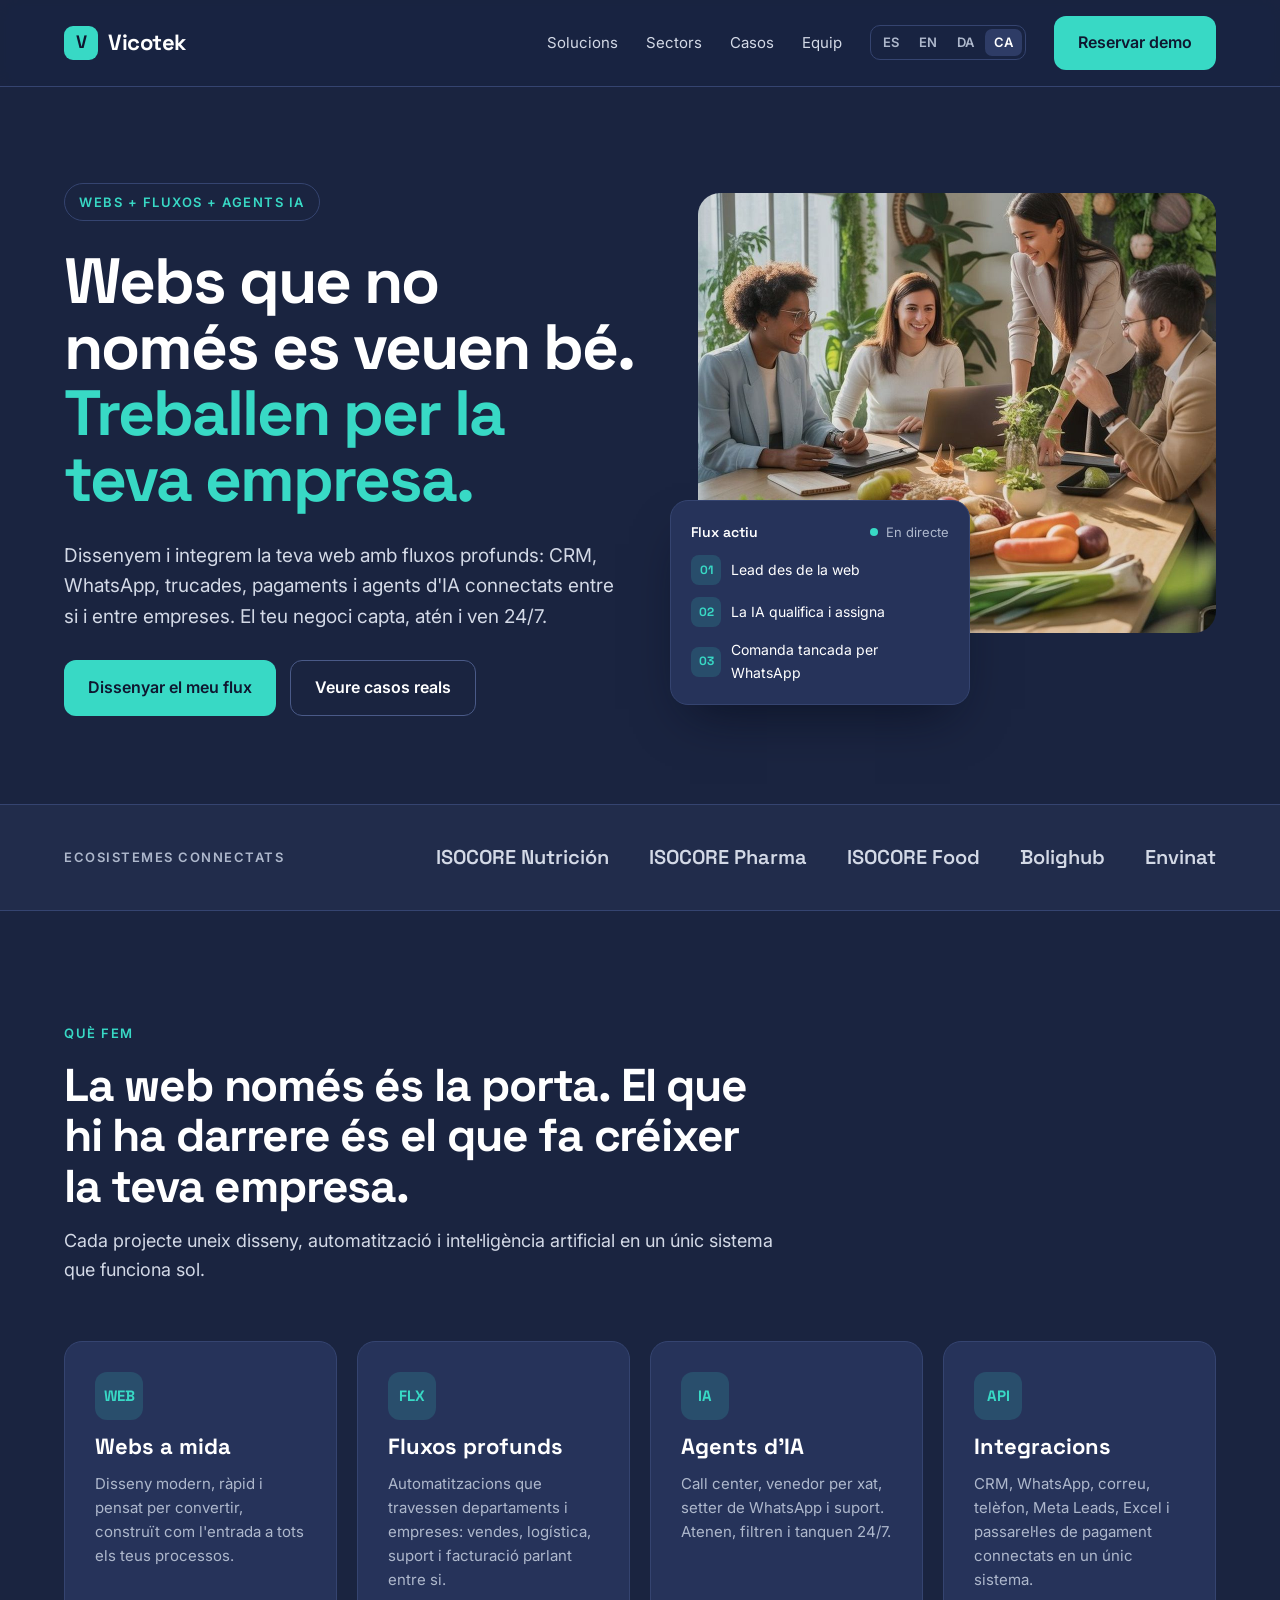
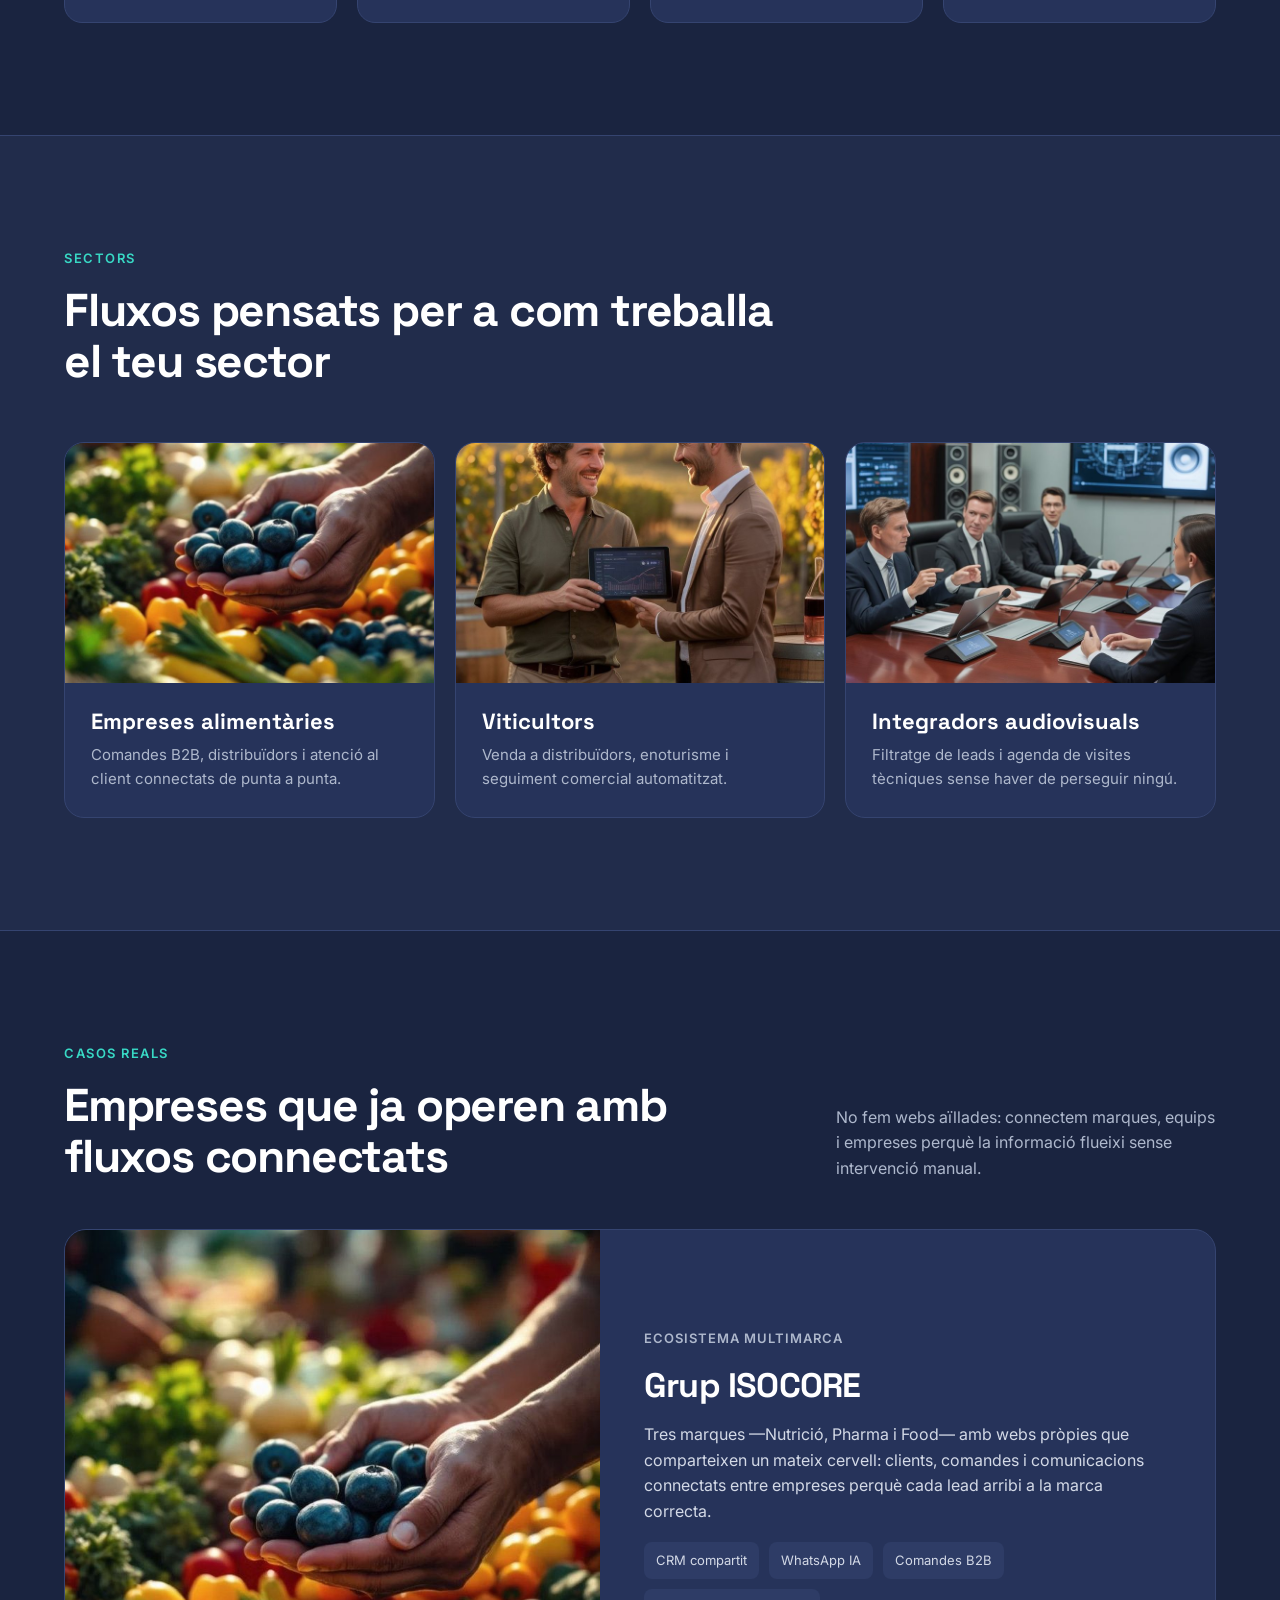
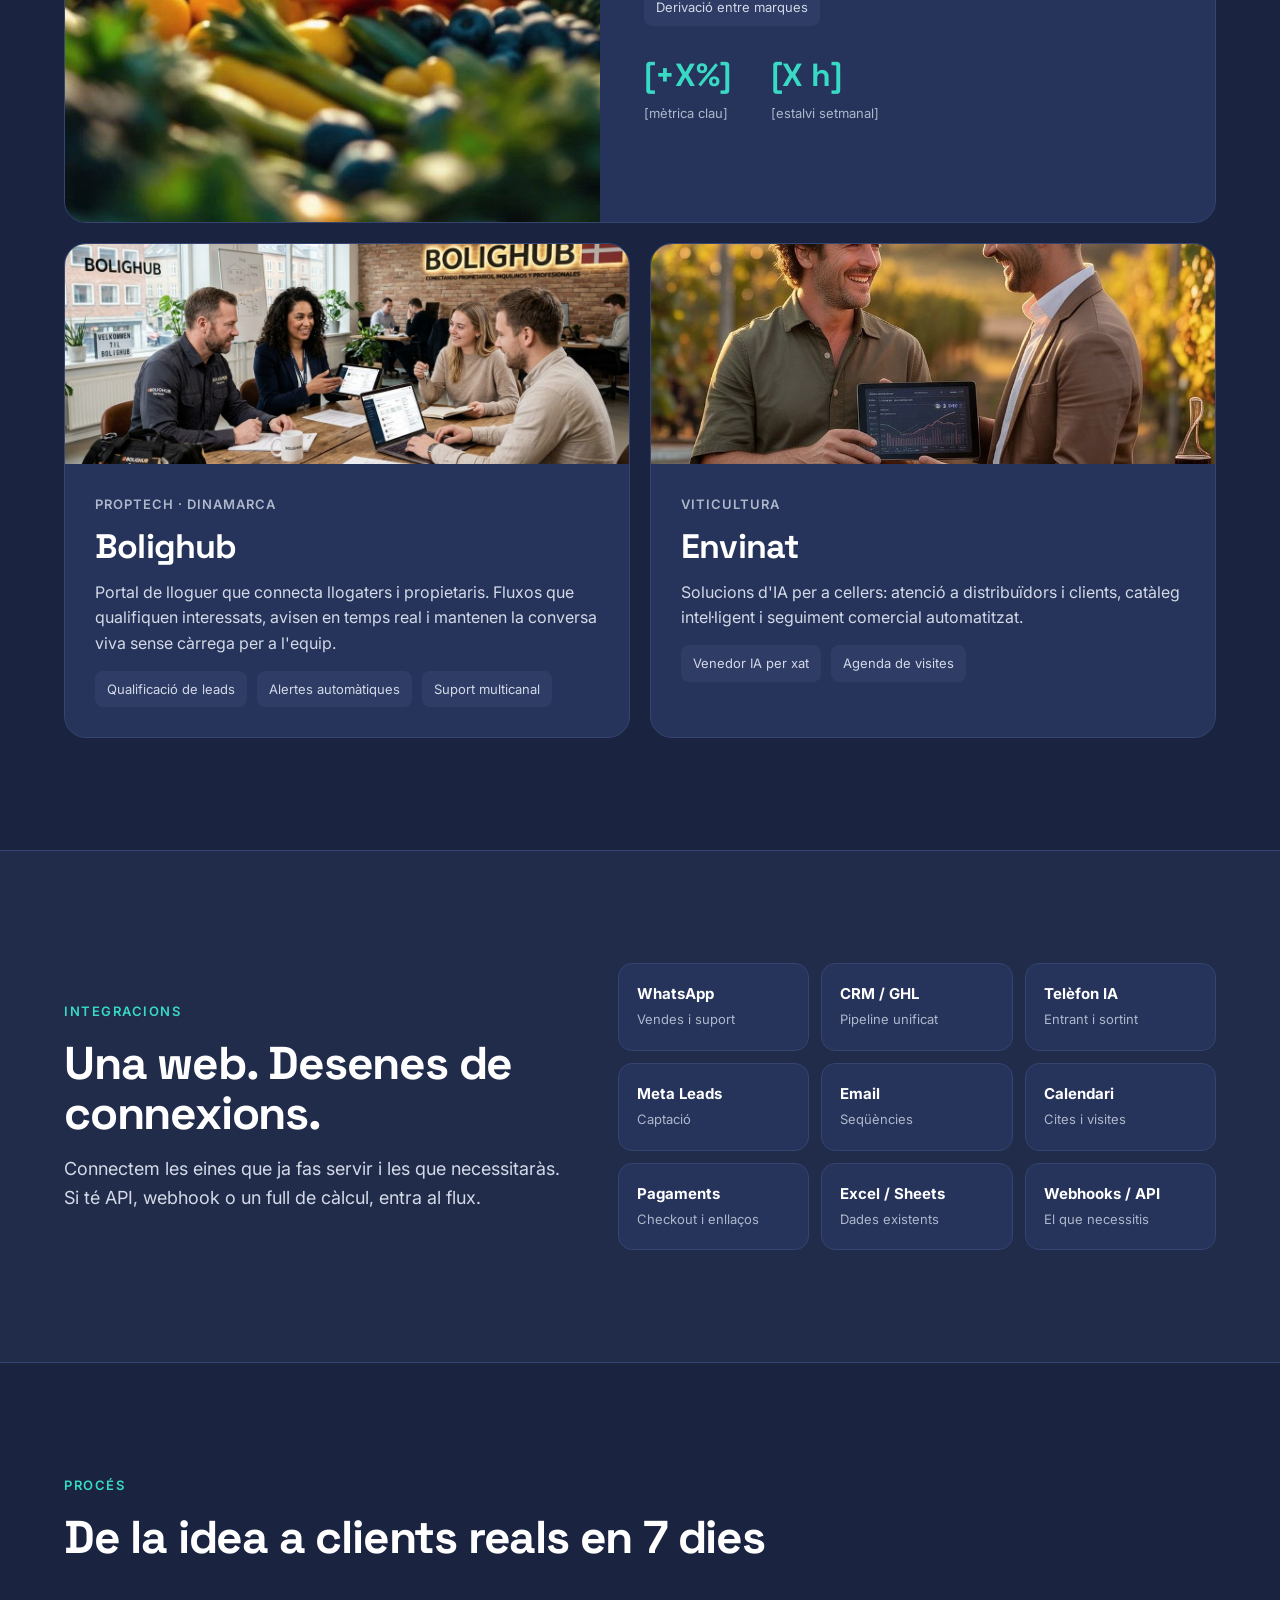
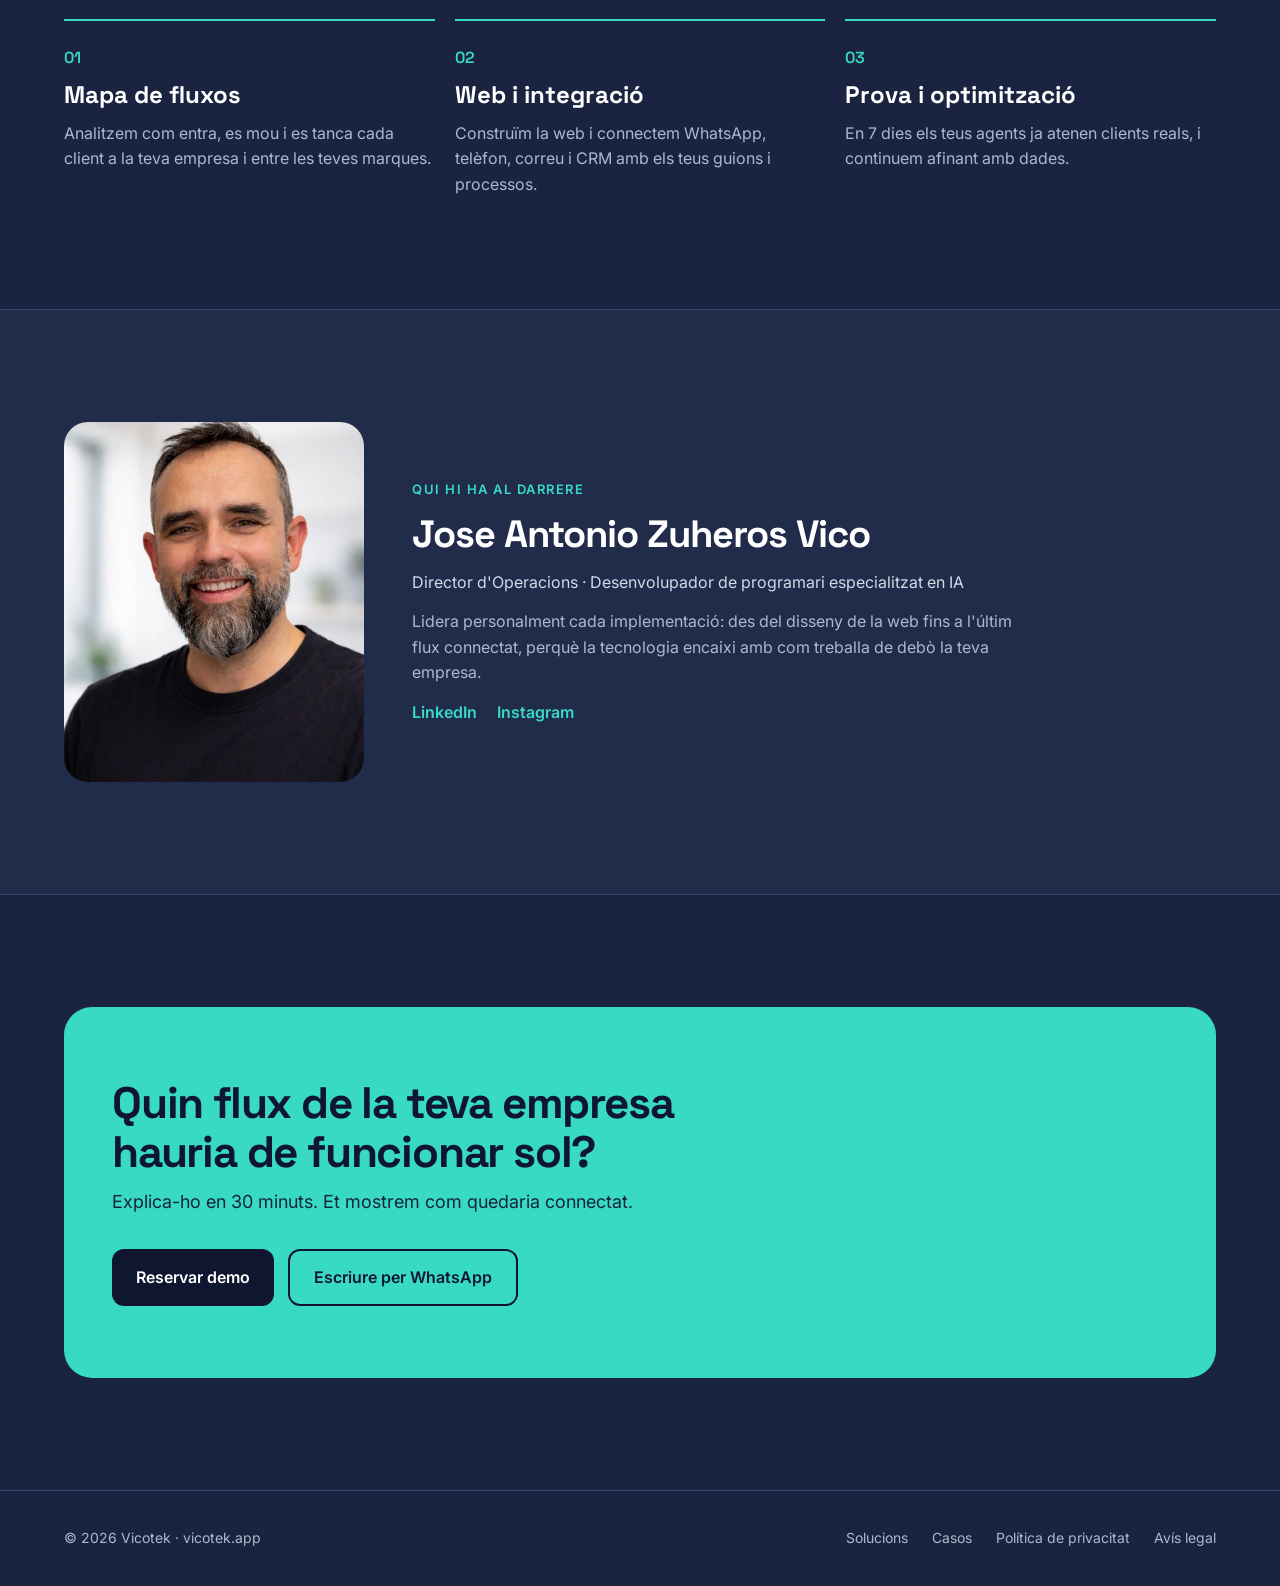
==== commit 89d9bbb3: "Fotos de integradores audiovisuales y Bolighub - sector-audiovisual.jpg y caso-bolighub.jpg recortad" ====
--- a/ca/index.html
+++ b/ca/index.html
@@ -127,7 +127,7 @@
           <div class="sector__body"><h3>Viticultors</h3><p>Venda a distribuïdors, enoturisme i seguiment comercial automatitzat.</p></div>
         </article>
         <article class="sector reveal">
-          <div class="ph"><img src="../assets/img/sector-audiovisual.jpg" alt="Instal·lació audiovisual professional" width="800" height="500" loading="lazy" onerror="this.remove()"></div>
+          <div class="ph"><img src="../assets/img/sector-audiovisual.jpg" alt="Sala de reunions amb sistema de conferències, pantalles i altaveus professionals" width="800" height="500" loading="lazy" onerror="this.remove()"></div>
           <div class="sector__body"><h3>Integradors audiovisuals</h3><p>Filtratge de leads i agenda de visites tècniques sense haver de perseguir ningú.</p></div>
         </article>
       </div>
@@ -162,7 +162,7 @@
 
       <div class="cases__grid">
         <article class="case case--card reveal">
-          <div class="ph"><img src="../assets/img/caso-bolighub.jpg" alt="Portal de lloguer Bolighub" width="900" height="520" loading="lazy" onerror="this.remove()"></div>
+          <div class="ph"><img src="../assets/img/caso-bolighub.jpg" alt="Equip de Bolighub reunit amb un propietari, una llogatera i un tècnic col·laborador" width="1200" height="558" loading="lazy" onerror="this.remove()"></div>
           <div class="case__body">
             <span class="case__tag">Proptech · Dinamarca</span>
             <h3>Bolighub</h3>
@@ -171,7 +171,7 @@
           </div>
         </article>
         <article class="case case--card reveal">
-          <div class="ph"><img src="../assets/img/caso-envinat.jpg" alt="Un celler fent servir el tauler comercial d&#x27;Envinat a la vinya" width="900" height="520" loading="lazy" onerror="this.remove()"></div>
+          <div class="ph"><img src="../assets/img/caso-envinat.jpg" alt="Un celler fent servir el tauler comercial d&#x27;Envinat a la vinya" width="900" height="520" style="object-position:center 12%" loading="lazy" onerror="this.remove()"></div>
           <div class="case__body">
             <span class="case__tag">Viticultura</span>
             <h3>Envinat</h3>
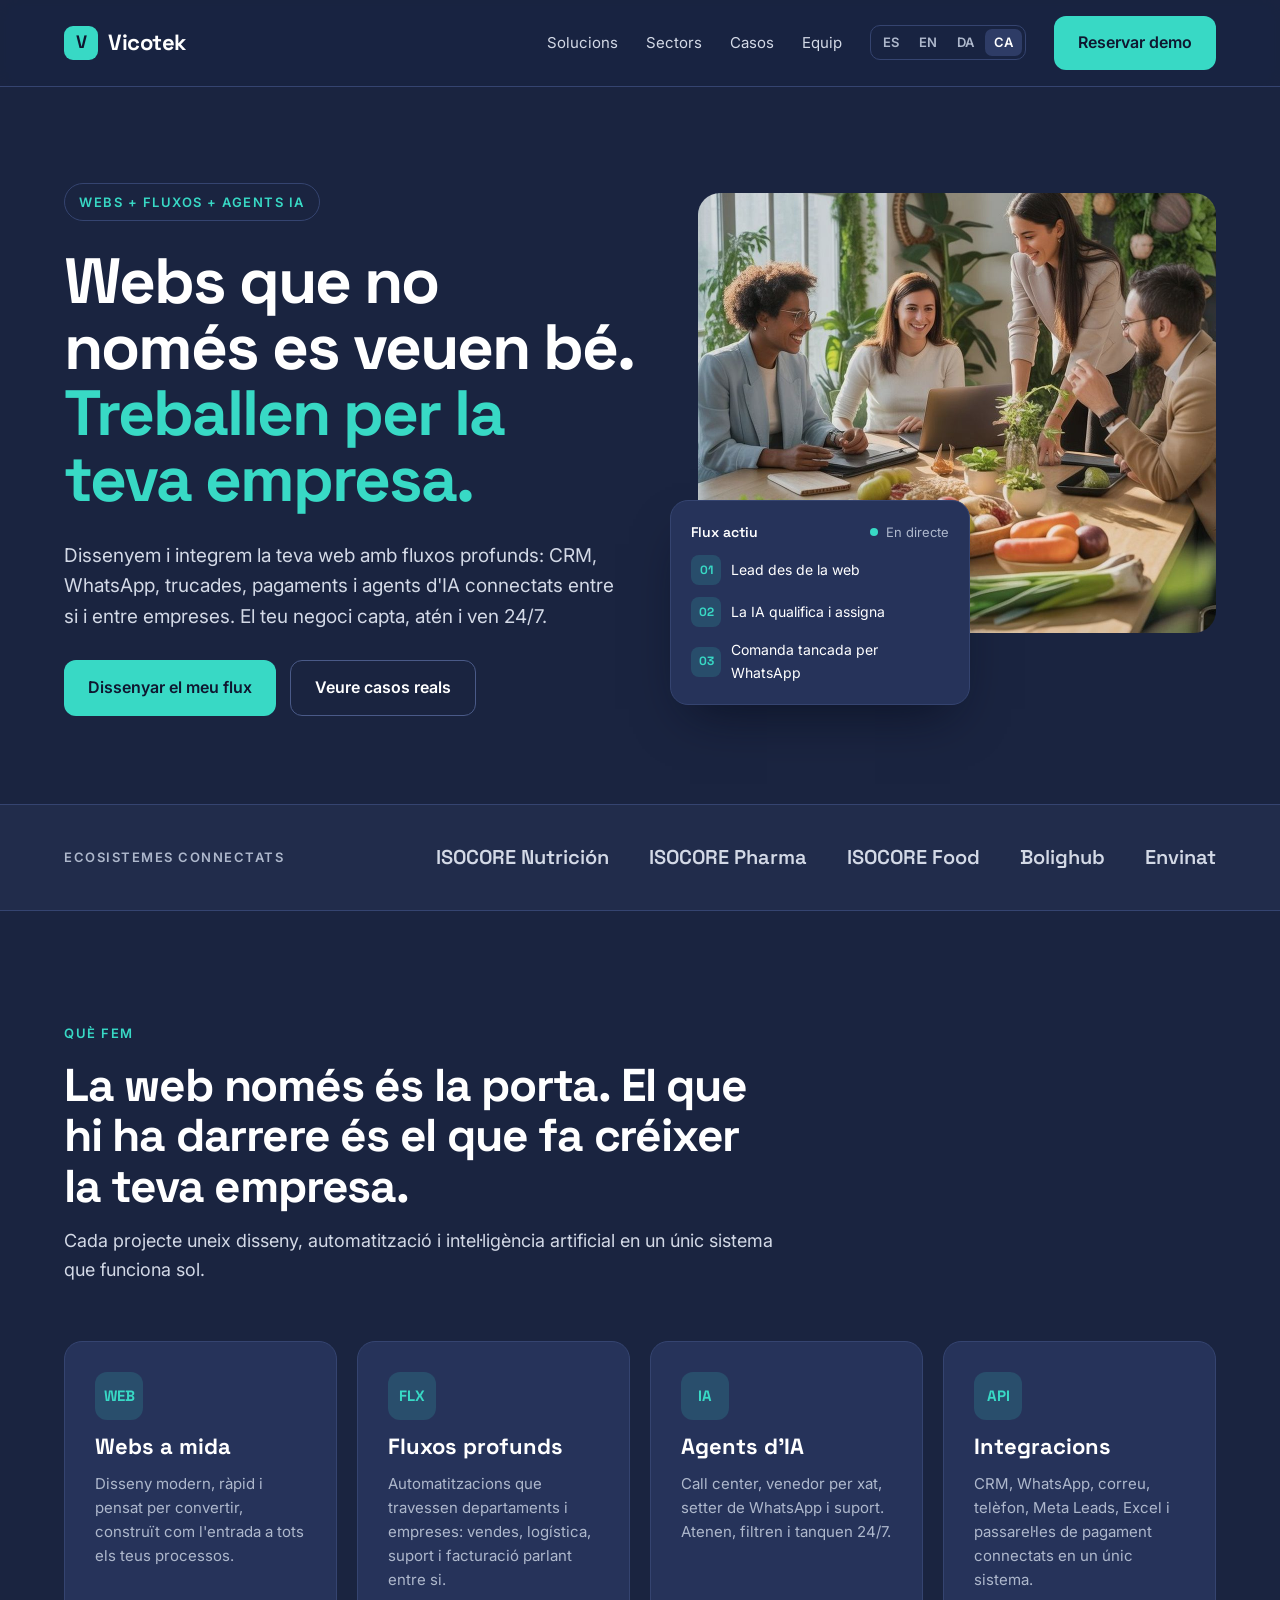
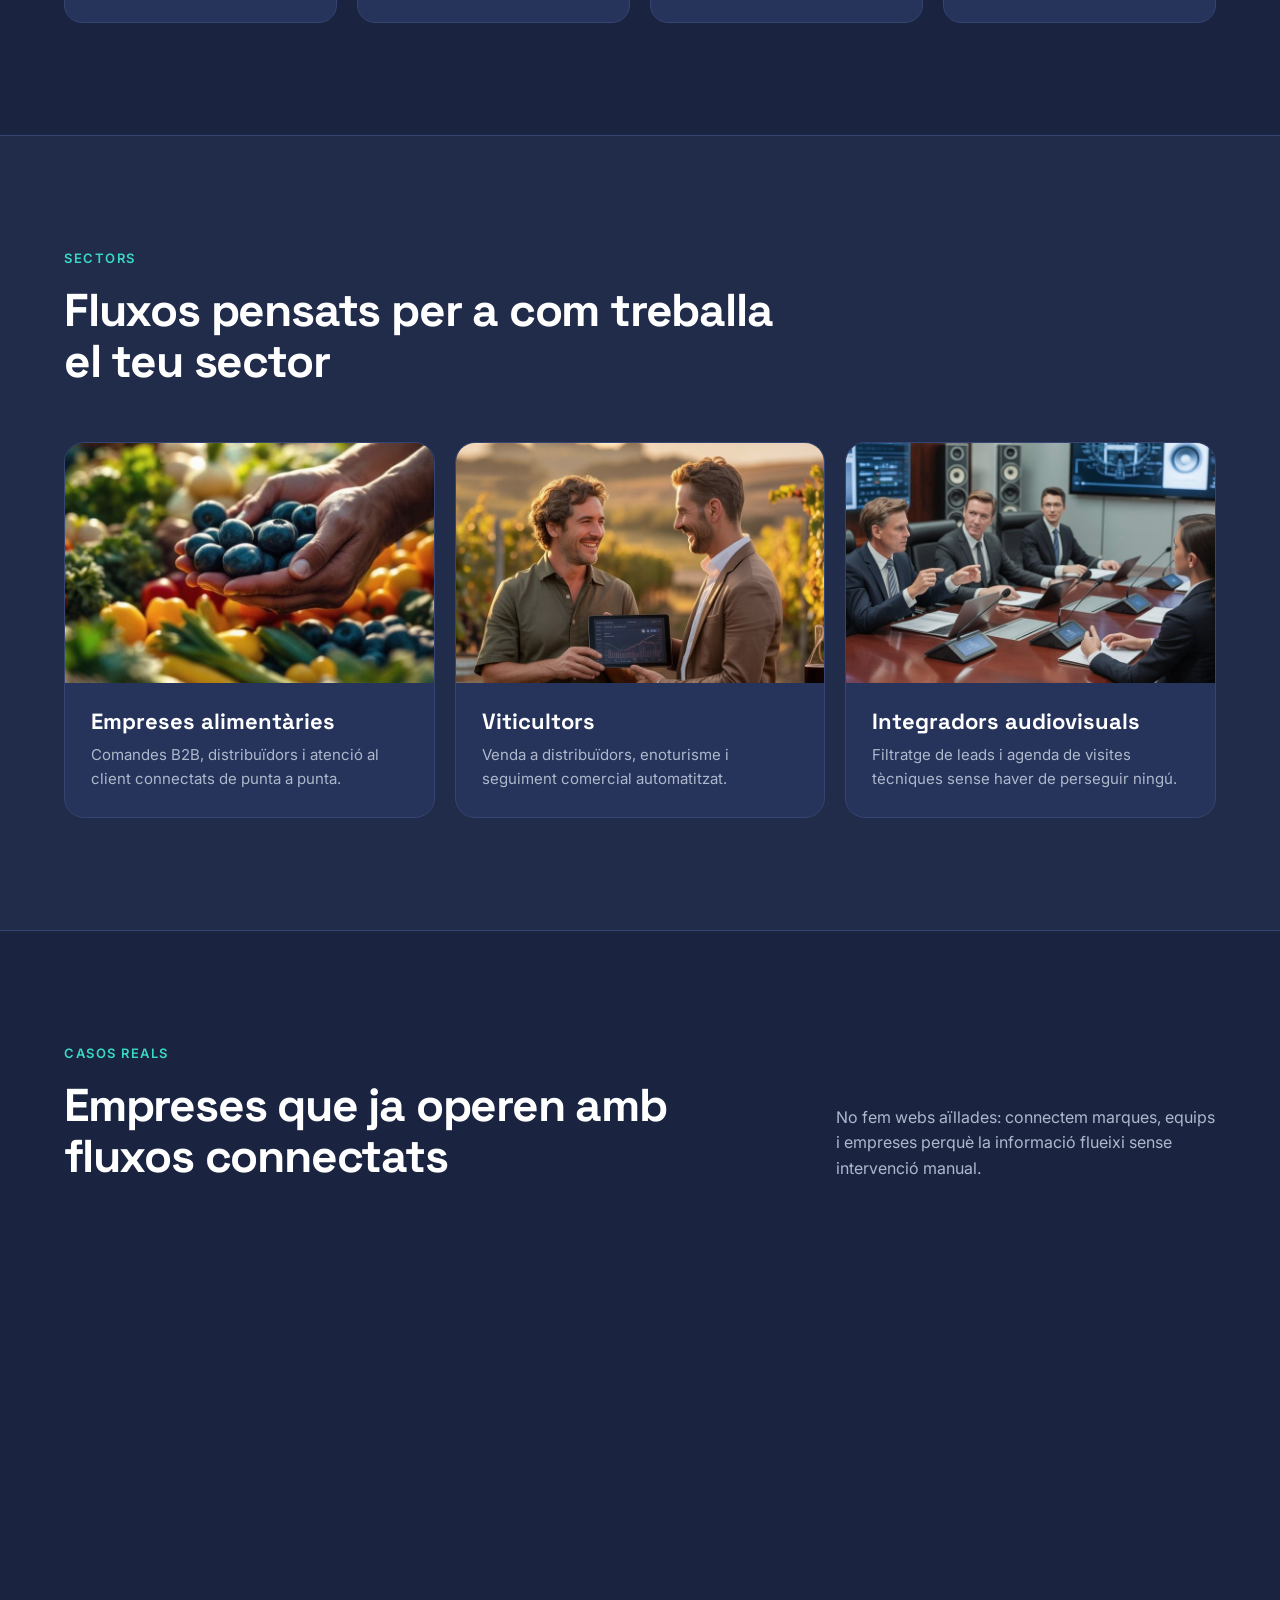
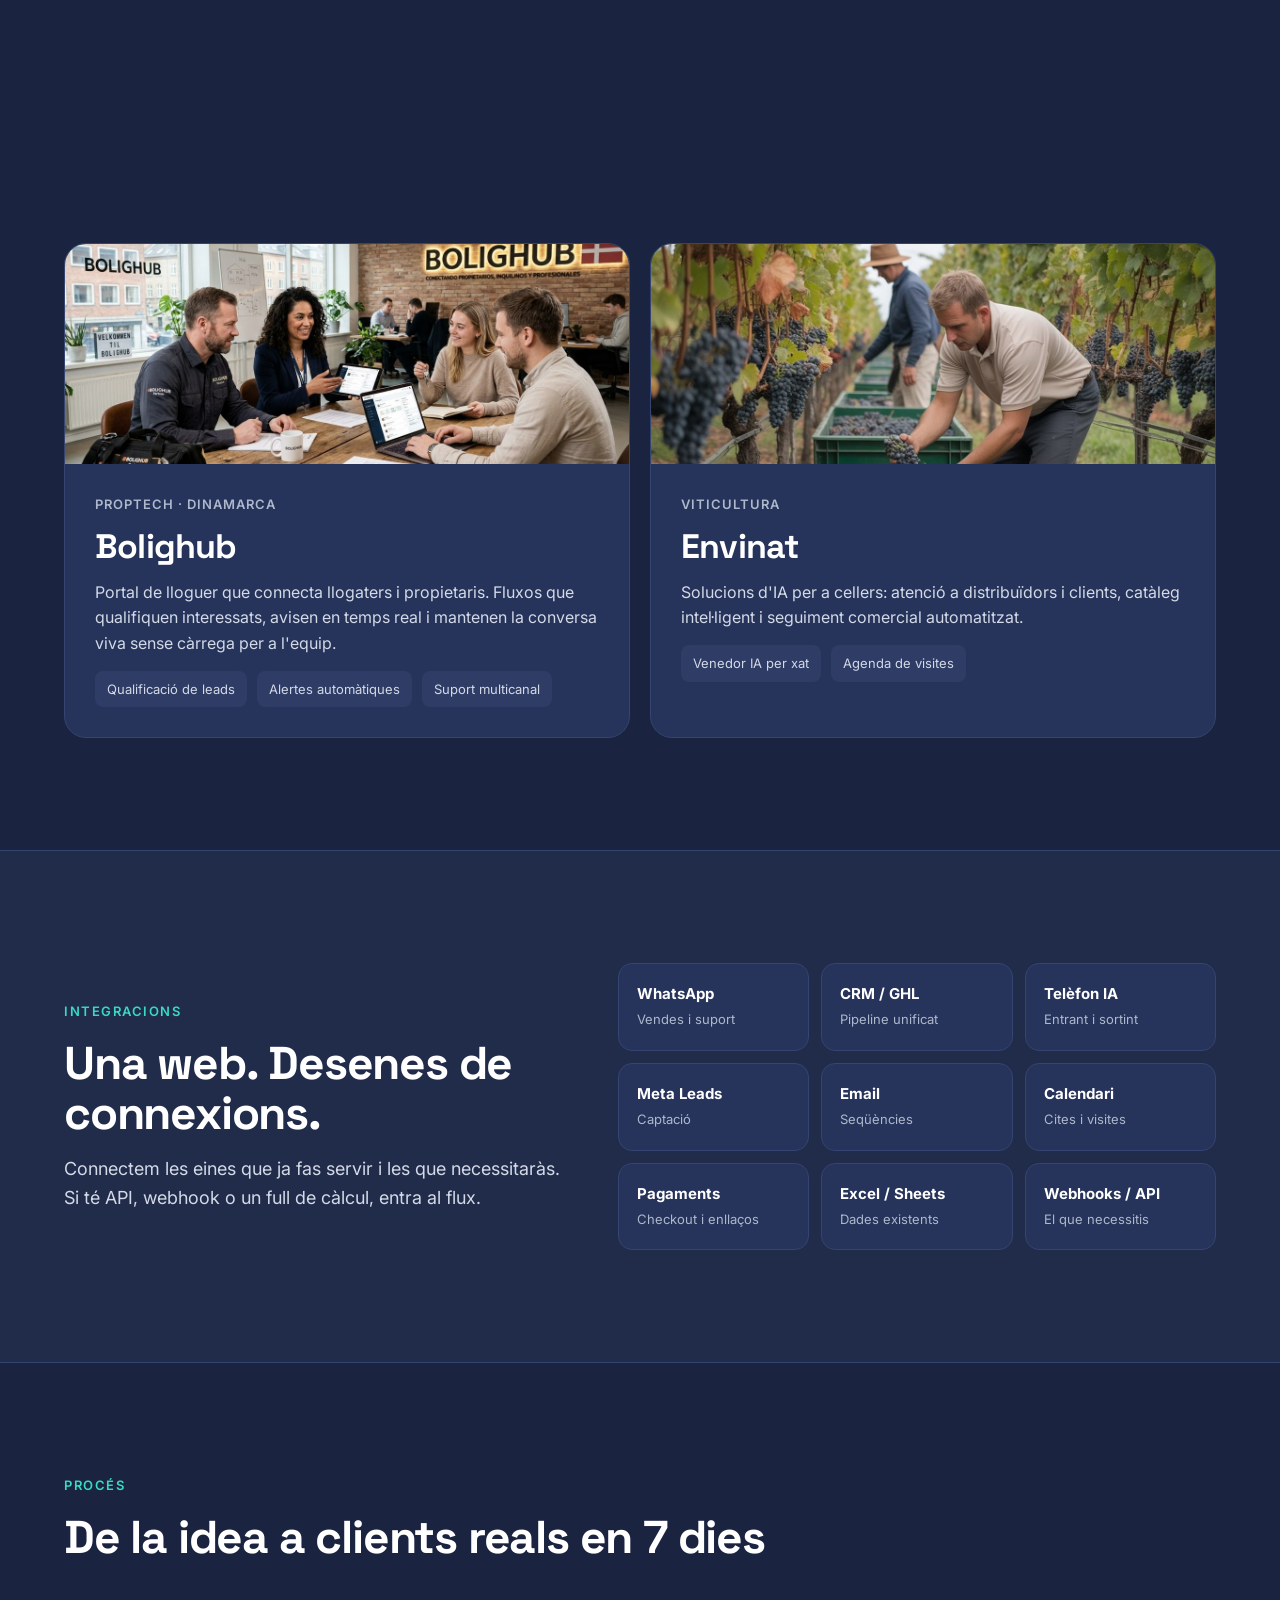
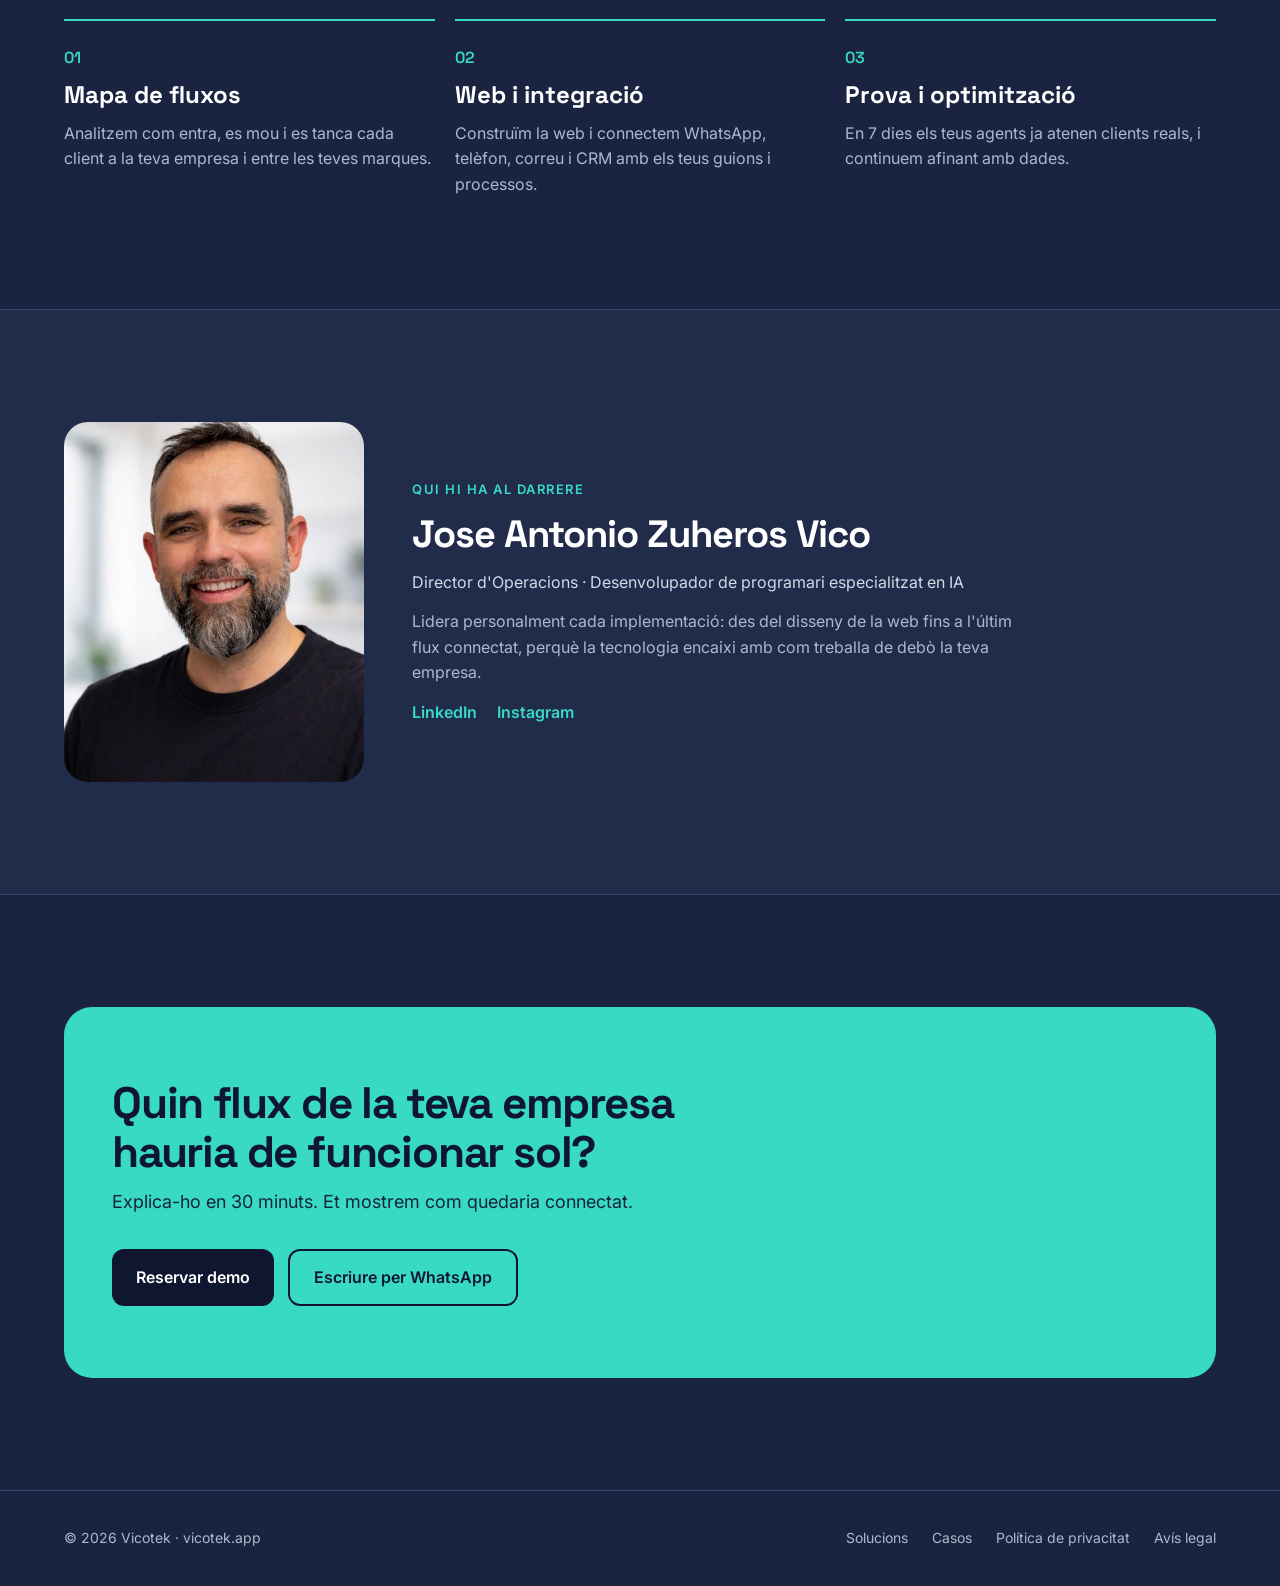
==== commit 677ea127: "Nuevas fotos de vinicultores y Envinat - sector-vino.jpg: foto del viñedo con las cabezas completas " ====
--- a/ca/index.html
+++ b/ca/index.html
@@ -171,7 +171,7 @@
           </div>
         </article>
         <article class="case case--card reveal">
-          <div class="ph"><img src="../assets/img/caso-envinat.jpg" alt="Un celler fent servir el tauler comercial d&#x27;Envinat a la vinya" width="900" height="520" style="object-position:center 12%" loading="lazy" onerror="this.remove()"></div>
+          <div class="ph"><img src="../assets/img/caso-envinat.jpg" alt="Verema: treballadors collint raïm negre en caixes entre les fileres de la vinya" width="1200" height="545" style="object-position:center top" loading="lazy" onerror="this.remove()"></div>
           <div class="case__body">
             <span class="case__tag">Viticultura</span>
             <h3>Envinat</h3>
